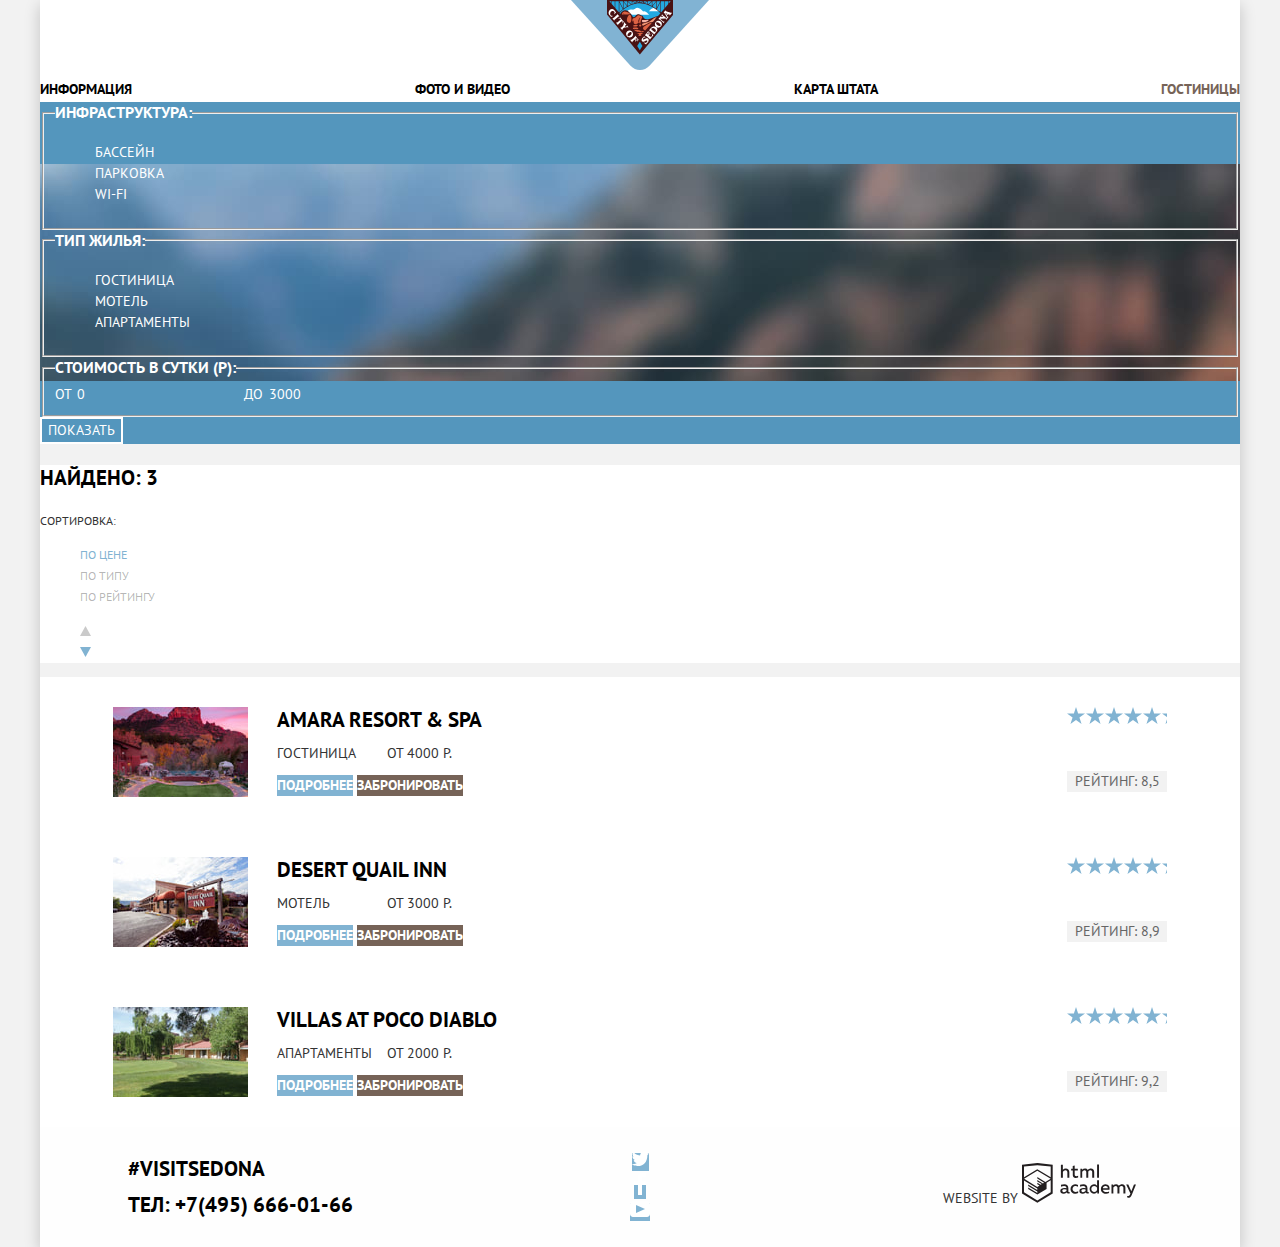
==== hotels.html @ 9ac5fe3c "Внесла правки в основную сетку" ====
<!DOCTYPE html>
<html class="page" lang="ru">
  <head>
    <meta charset="utf-8">
    <title>Гостиницы: Седона</title>
    <link href="css/normalize.css" rel="stylesheet">
    <link href="css/style.css" rel="stylesheet">
  </head>
  <body class="page-body">
    <div class="container">
      <header class="header">
        <nav class="navigation">
          <div class="site-logo">
            <a href="index.html">
              <img src="img/logo-sedona.svg" width="138" height="70" alt="Логотип сайта городка Седона">
            </a>
          </div>
          <ul class="navigation-list">
            <li>
              <a href="">Информация</a>
            </li>
            <li class="navigation-photo">
              <a href="">Фото и видео</a>
            </li>
            <li class="navigation-map">
              <a href="">Карта штата</a>
            </li>
            <li>
              <a>Гостиницы</a>
            </li>
          </ul>
        </nav>
      </header>
      <main>
        <h1 class="visually-hidden">Поиск гостиницы в Седоне</h1> <!--Скрытый заголовок-->
        <section class="hotels-filter">
          <h2 class="visually-hidden">Фильтры для поиска гостиницы</h2> <!--Скрытый заголовок-->
          <form action="https://echo.htmlacademy.ru" method="get">
            <fieldset>
              <legend>Инфраструктура:</legend>
              <ul class="filter-list">
                <li>
                  <input class="visually-hidden" type="checkbox" name="pool" id="pool-field" checked>
                  <label for="pool-field">Бассейн</label>
                </li>
                <li>
                  <input class="visually-hidden" type="checkbox" name="parking" id="parking-field">
                  <label for="parking-field">Парковка</label>
                </li>
                <li>
                  <input class="visually-hidden" type="checkbox" name="wifi" id="wifi-field">
                  <label for="wifi-field">Wi-Fi</label>
                </li>
              </ul>
            </fieldset>
            <fieldset>
              <legend>Тип жилья:</legend>
              <ul class="filter-list">
                <li>
                  <input class="visually-hidden" type="checkbox" name="hotel" id="hotel-field" checked>
                  <label for="hotel-field">Гостиница</label>
                </li>
                <li>
                  <input class="visually-hidden" type="checkbox" name="motel" id="motel-field" checked>
                  <label for="motel-field">Мотель</label>
                </li>
                <li>
                  <input class="visually-hidden" type="checkbox" name="apartments" id="apartments-field" checked>
                  <label for="apartments-field">Апартаменты</label>
                </li>
              </ul>
            </fieldset>
            <fieldset>
              <legend>Стоимость в сутки (Р):</legend>
              <div>
                <label for="min-price-field">От</label>
                <input class="price-input" type="text" name="min-price" id="min-price-field" value="0" pattern="^[ 0-9]+$">
                <label for="max-price-field">До</label>
                <input class="price-input" type="text" name="max-price" id="max-price-field" value="3000" pattern="^[ 0-9]+$">
              </div>
              <div>
                <div tabindex="0">
                  <span class="visually-hidden">Минимальная стоимость</span>
                </div>
                <div tabindex="0">
                  <span class="visually-hidden">Максимальная стоимость</span>
                </div>
              </div>
            </fieldset>
            <button class="filter-button" type="submit">Показать</button>
          </form>
        </section>
        <section class="sorting-section">
          <h2 class="visually-hidden">Сортировка найденных гостиниц</h2> <!--Скрытый заголовок-->
          <p class="hotels-number">Найдено: 3</p>
          <p class="sorting sorting-heading">Сортировка:</p>
          <ul class="sorting-list">
            <li>
              <a class="sorting sorting-item">По цене</a>
            </li>
            <li>
              <a class="sorting sorting-item" href="">По типу</a>
            </li>
            <li>
              <a class="sorting sorting-item" href="">По рейтингу</a>
            </li>
          </ul>
          <ul class="sorting-list">
            <li>
              <a class="sorting-direction-item" href="" aria-label="Сортировка от меньшего к большему">
                <svg width="11" height="10" xmlns="http://www.w3.org/2000/svg"><path d="M5.5 0L0 10h11L5.5 0z"/></svg>
              </a>
            </li>
            <li>
              <a class="sorting-direction-item" aria-label="Сортировка от большего к меньшему">
                <svg width="11" height="10" xmlns="http://www.w3.org/2000/svg"><path d="M5.5 10L0 0h11" /></svg>
              </a>
            </li>
          </ul>
        </section>
        <section class="hotels-found">
          <h2 class="visually-hidden">Список найденных гостиниц</h2> <!--Скрытый заголовок-->
          <ul class="hotels-list">
            <li class="hotel-item">
              <img src="img/amara-resort.jpg" width="135" height="90" alt="Двор гостиницы Amara Resort & Spa">
              <div class="hotel-about-field">
                <h3>
                  <a class="hotel-name" href="">Amara Resort & Spa</a>
                </h3>
                <div class="hotel-info">
                  <p class="hotel-type">Гостиница</p>
                  <p>От 4000 р.</p>
                </div>
                <a class="hotel-button hotel-more-button" href="">Подробнее</a>
                <a class="hotel-button hotel-book-button" href="">Забронировать</a>
              </div>
              <div class="hotel-rating-field">
                <p class="hotel-stars 4-stars">
                  <span class="visually-hidden">4 звезды</span> <!--Через CSS вставим звезды-->
                </p>
                <p class="rating">Рейтинг: 8,5</p>
              </div>
            </li>
            <li class="hotel-item">
              <img src="img/desert-quail.jpg" width="135" height="90" alt="Вид на гостиницу Desert Quail Inn">
              <div class="hotel-about-field">
                <h3>
                  <a class="hotel-name" href="">Desert Quail Inn</a>
                </h3>
                <div class="hotel-info">
                  <p class="hotel-type">Мотель</p>
                  <p>От 3000 р.</p>
                </div>
                <a class="hotel-button hotel-more-button" href="">Подробнее</a>
                <a class="hotel-button hotel-book-button" href="">Забронировать</a>
              </div>
              <div class="hotel-rating-field">
                <p class="hotel-stars 3-stars">
                  <span class="visually-hidden">3 звезды</span> <!--Через CSS вставим звезды-->
                </p>
                <p class="rating">Рейтинг: 8,9</p>
              </div>
            </li>
            <li class="hotel-item">
              <img src="img/villas-diablo.jpg" width="135" height="90" alt="Территория гостиницы Villas at Poco Diablo">
              <div class="hotel-about-field">
                <h3>
                  <a class="hotel-name" href="">Villas at Poco Diablo</a>
                </h3>
                <div class="hotel-info">
                  <p class="hotel-type">Апартаменты</p>
                  <p>От 2000 р.</p>
                </div>
                <a class="hotel-button hotel-more-button" href="">Подробнее</a>
                <a class="hotel-button hotel-book-button" href="">Забронировать</a>
              </div>
              <div class="hotel-rating-field">
                <p class="hotel-stars 2-stars">
                  <span class="visually-hidden">2 звезды</span> <!--Через CSS вставим звезды-->
                </p>
                <p class="rating">Рейтинг: 9,2</p>
              </div>
            </li>
          </ul>
        </section>
      </main>
      <footer class="footer">
        <div class="contacts">
          <p class="contact-text">
            #visitsedona
          </p>
          <p class="contact-tel">
            тел:
            <a href="tel:+74956660166">+7(495) 666-01-66</a>
          </p>
        </div>
        <section class="social">
          <h2 class="visually-hidden">Мы в социальных сетях</h2> <!--Скрытый заголовок-->
          <ul class="social-list">
            <li>
              <a class="social-icon twit-icon" href="" aria-label="Twitter">
                <svg width="17" height="17" fill="none" xmlns="http://www.w3.org/2000/svg"><path d="M10.95 1.144c1.685-.496 2.984.27 3.577 1.18.673-.232 1.331-.482 2.011-.709a2.345 2.345 0 01-.857 1.768c.685.17 1.304-.49 1.304-.49-.169 1-1.006 1.787-1.563 2.023-.231 6.75-3.175 11.217-10.077 11.082h-.446c-.41 0-4.164-.46-4.898-1.887 2.271.196 3.893-.422 4.693-1.177-.96-.3-2.679-.477-2.979-2.95.349.106.564.228 1.19.12C1.705 9.246.374 8.53.448 6.33c.285.328 1.067.536 1.34.472-.703-.24-1.97-3.36-.894-4.952 1.818 1.854 3.735 3.606 7.152 3.773.208-2.293 1.137-3.83 2.904-4.479z" fill="#fff"/></svg>
              </a>
            </li>
            <li>
              <a class="social-icon fb-icon" href="" aria-label="Facebook">
                <svg width="12" height="22" fill="none" xmlns="http://www.w3.org/2000/svg"><path d="M12 4V0H8a4 4 0 00-4 4v4H0v4h4v10h4V12h4V8H8V4h4z" fill="#fff"/></svg>
              </a>
            </li>
            <li>
              <a class="social-icon yt-icon" href="" aria-label="Youtube">
                <svg width="20" height="16" fill="none" xmlns="http://www.w3.org/2000/svg"><path fill-rule="evenodd" clip-rule="evenodd" d="M3 0h14c1.65 0 3 1.35 3 3v10c0 1.65-1.35 3-3 3H3c-1.65 0-3-1.35-3-3V3c0-1.65 1.35-3 3-3zm3.027 4.002v7.996L15.014 8 6.027 4.002z" fill="#fff"/></svg>
              </a>
            </li>
          </ul>
        </section>
        <p class="developer">
          Website by
          <a class="html-logo" href="https://htmlacademy.ru/intensive/htmlcss" aria-label="Перейти на сайт HTML Academy">
            <svg width="115" height="41" xmlns="http://www.w3.org/2000/svg"><path fill-rule="evenodd" clip-rule="evenodd" d="M15.52 1.057h-.17L0 2.72v28.776l15.35 9.343 15.352-9.344V2.72L15.52 1.057zm61.498 1.565h-1.93v13.11h1.93V2.621zm-36.156.01v5.136a3.976 3.976 0 012.849-1.23 3.387 3.387 0 012.614 1.007 3.55 3.55 0 011.015 2.662v5.556h-1.973v-5.297a1.984 1.984 0 00-.41-1.44 1.899 1.899 0 00-1.289-.718h-.316a3.081 3.081 0 00-2.448 1.5v5.955H38.9V2.633h1.963zm36.156 28.852h-1.74v-1.425a4.061 4.061 0 01-3.366 1.662c-2.437-.168-4.33-2.239-4.33-4.736 0-2.498 1.893-4.569 4.33-4.737a3.98 3.98 0 013.165 1.402v-5.33h1.941v13.164zm-29.952-1.425c.197-.008.392-.044.58-.107v1.435c-.398.153-.82.23-1.245.226a1.758 1.758 0 01-1.762-1.079 5.035 5.035 0 01-3.313 1.166c-1.593 0-3.07-.896-3.07-2.752 0-2.298 2.11-3.01 3.914-3.01.77.013 1.537.103 2.29.27v-.324c0-1.079-.802-1.91-2.31-1.91a7.682 7.682 0 00-3.166.69V22.83a10.56 10.56 0 013.365-.593c2.49 0 4.02 1.209 4.02 3.938v3.237a.592.592 0 00.13.429c.096.12.236.194.387.208h.18v.01zM40.27 28.84c.027.389.205.75.495 1.004.289.253.666.378 1.046.345h.116a3.537 3.537 0 002.542-1.079v-1.532a10.039 10.039 0 00-1.91-.227c-1.055 0-2.278.356-2.278 1.49h-.01zm15.752-5.902a5.183 5.183 0 00-2.712-.69h-.369a4.514 4.514 0 00-3.18 1.471 4.722 4.722 0 00-1.23 3.341v.442c.164 2.498 2.273 4.39 4.716 4.23 1.004.024 2-.187 2.912-.615v-1.845a5.185 5.185 0 01-2.564.69 2.885 2.885 0 01-2.657-1.426 3.024 3.024 0 010-3.07 2.884 2.884 0 012.657-1.427c.865-.003 1.71.26 2.427.755v-1.856zM66.15 30.06c.198-.008.393-.045.58-.108v1.435c-.397.153-.82.23-1.244.226a1.758 1.758 0 01-1.762-1.079 5.035 5.035 0 01-3.313 1.166c-1.593 0-3.07-.896-3.07-2.752 0-2.298 2.11-3.01 3.914-3.01.77.013 1.537.103 2.29.27v-.324c0-1.079-.802-1.91-2.311-1.91a7.682 7.682 0 00-3.165.69V22.83c1.084-.379 2.22-.58 3.365-.593 2.49 0 4.02 1.209 4.02 3.938v3.237a.592.592 0 00.129.429c.097.12.237.194.388.208h.18v.01zm-6.296-.212a1.468 1.468 0 01-.498-1.008h.021c0-1.133 1.16-1.489 2.279-1.489.642.015 1.281.09 1.91.227v1.532a3.537 3.537 0 01-2.543 1.079h-.116a1.404 1.404 0 01-1.053-.34zm9.472-2.918c0-1.644 1.304-2.977 2.912-2.977l.021.054c1.214 0 2.314.731 2.806 1.866v2.158a3.015 3.015 0 01-2.827 1.877c-1.608 0-2.912-1.333-2.912-2.978zm14.022-4.682c3.492 0 4.705 2.892 4.135 5.492h-6.562c.222 1.618 1.762 2.276 3.366 2.276a6.326 6.326 0 002.785-.636v1.726c-1 .436-2.08.646-3.165.615-2.67 0-5.012-1.532-5.012-4.769a4.572 4.572 0 011.145-3.268 4.37 4.37 0 013.076-1.469h.232v.033zm-2.48 3.927c.101-1.351 1.253-2.365 2.575-2.265h.042c.62-.057 1.234.17 1.675.62.442.449.666 1.075.614 1.71H80.87v-.065zm8.62 5.287v-8.966h1.74v1.079a3.983 3.983 0 012.934-1.37 3.001 3.001 0 012.785 1.51c.793-.881 1.9-1.399 3.07-1.435a3.192 3.192 0 012.489 1.01c.647.69.971 1.631.887 2.583v5.61h-2.004v-5.556a1.74 1.74 0 00-.366-1.262 1.665 1.665 0 00-1.132-.626h-.275a2.936 2.936 0 00-2.184 1.208v6.237H95.43v-5.557a1.742 1.742 0 00-.38-1.266 1.666 1.666 0 00-1.15-.611h-.21a3.153 3.153 0 00-2.333 1.392v6.074h-1.825l-.042-.054zm24.488-8.988h-2.005l-2.648 6.798-3.018-6.787h-2.11l4.221 9.063-.18.454c-.517 1.36-1.234 2.05-2.184 2.05a2.96 2.96 0 01-.897-.13v1.694c.38.096.77.147 1.161.151 1.329 0 2.585-.744 3.534-3.086l4.126-10.206zM52.689 6.787V3.55l-1.962.464v2.719h-1.583V8.49h1.646v4.5c-.067.826.234 1.64.82 2.213a2.653 2.653 0 002.197.743c.793.007 1.58-.121 2.332-.378v-1.726a4.647 4.647 0 01-1.783.356c-1.14 0-1.667-.389-1.667-1.575V8.513h3.165V6.787H52.69zm5.697 8.966V6.754h1.752v1.08a3.983 3.983 0 012.922-1.382 2.998 2.998 0 012.743 1.435c.793-.882 1.9-1.4 3.07-1.435.94-.037 1.85.347 2.491 1.052.64.704.949 1.66.843 2.617v5.62h-2.004v-5.556a1.743 1.743 0 00-.366-1.262 1.668 1.668 0 00-1.132-.626h-.243a2.937 2.937 0 00-2.184 1.209v6.236h-2.005v-5.557a1.742 1.742 0 00-.365-1.262 1.667 1.667 0 00-1.133-.626h-.242A3.153 3.153 0 0060.2 9.69v6.074h-1.815v-.01zm-29.689 14.55l.01-.006-.01.021v-.015zm0-11.983v11.983l-13.346 8.13-13.346-8.115V18.515l13.283 8.092v1.424l-9.105-5.503v1.414l9.157 5.621v1.5l-9.147-5.567v1.456l9.158 5.621 9.232-5.653v-6.107l4.114-2.492zm.01-1.542l-3.67 2.158-1.689 1.079-8.04-4.931v1.413l6.848 4.23-.148.097-1.055.582-5.665-3.452v1.445l4.473 2.72-1.055.722-3.376-2.05v1.414l2.215 1.338-2.247 1.36L2.11 16.863 15.31 8.729l13.399 8.049zm-13.42-9.506l13.42 8.081V4.563L15.362 3.13 2.015 4.564v10.79l13.273-8.082z"/></svg>
          </a>         
        </p>
      </footer>
    </div>
  </body>
</html>
---- css/style.css ----
/* Site fonts */

@font-face {
  font-family: "PT Sans";
  src: url("../fonts/ptsans_new.woff2") format("woff2"), /* Обновила шрифты, потому что знак № в преимуществах Седоны со старыми шрифтами неверно показывался */
       url("../fonts/ptsans_new.woff") format("woff");
  font-weight: normal;
  font-style: normal;
}

@font-face {
  font-family: "PT Sans";
  src: url("../fonts/ptsansbold_new.woff2") format("woff2"), /* Обновила шрифты, потому что знак № в преимуществах Седоны со старыми шрифтами неверно показывался */
       url("../fonts/ptsansbold_new.woff") format("woff");
  font-weight: bold;
  font-style: normal;
}

/* Site colors */

:root {
  --white: #FFFFFF;
  --black: #000000;
  --light-black: #333333;
  --dark-white: #EEEEEE;
  --grey: #CACACA;
  --dark-grey: #A9A9A9;
  --light-beige: #F2F2F2;
  --beige: #EBEBEB;
  --dark-beige: #BDBBBC;
  --grey-beige: #E5E5E5;
  --light-brown: #766357;
  --brown: #604E43;
  --dark-brown: #503E33;
  --light-blue: #81B3D2;
  --blue: #669EC0;
  --dark-blue: #5496BD;
  --light-asphalt: #6A6A6A;
  --asphalt: #666666;
  --dark-asphalt: #231F20;
  --transparent-white: rgba(255, 255, 255, 0.9);
  --super-transparent-white: rgba(255, 255, 255, 0.3);
  --site-transparent-black: rgba(0, 1, 1, 0.2);
  --form-transparent-black: rgba(0, 1, 1, 0.15);
  --sorting-transparent-black: rgba(0, 0, 0, 0.3);
}

/* Global styles */

body {
  min-width: 1200px;
  margin: 0;
  padding: 0;
  font-family: "PT Sans", "Arial", sans-serif;
  font-size: 14px;
  line-height: 21px;
  color: var(--light-black);
  text-transform: uppercase;
  background-color: var(--light-beige);
}

a {
  text-decoration: none;
}

img {
  max-width: 100%;
  height: auto;
}

.visually-hidden {
  position: absolute;
  width: 1px;
  height: 1px;
  margin: -1px;
  border: 0;
  padding: 0;
  clip: rect(0 0 0 0);
  overflow: hidden;
}

/* Main grid */

.page {
  height: 100%;
}

.page-body {
  min-height: 100%;
  display: grid;
  grid-template-rows: min-content 1fr min-content;
  align-content: start;
}

.container {
  width: 1200px;
  margin: 0 auto;
  box-shadow: 0px 5px 15px var(--site-transparent-black);
}
/* Перенесла box-shadow на контейнеры, т.к. при задавании для отдельной секции тень появлялась вокруг всей этой секции, а мне это не надо :) */

/* Header */

.header {
  background-color: var(--white);
}

.site-logo {
  text-align: center;
}

.site-logo img {
  width: 138px;
  height: 70px;
}

/* Navigation */

.navigation-list {
  list-style: none;
  padding: 0;
  margin: 0;
  display: flex;
  justify-content: space-between;
  flex-wrap: wrap;
}

.navigation-list a {
  color: var(--black);
  line-height: 26px;
  font-weight: bold;
}

.navigation-list a:not([href]) {
  cursor: default;
  color: var(--light-brown);
}

.navigation-list a[href]:hover, .navigation-list a[href]:focus {
  color: var(--light-blue);
}

.navigation-list a[href]:active {
  color: var(--black);
  opacity: 0.3;
}

/* Intro to Sedona with background on main*/

.site-intro {
  background-color: var(--dark-blue);
  background-image: 
    url("../img/mask.svg"),
    url("../img/background.jpg");
  background-repeat: no-repeat;
  background-position: center bottom;
  text-align: center;
  min-height: 509px;
}

.site-intro img {
  width: 457px;
  height: 351px;
}

/* About town section */

.about-town {
  background-color: var(--white);
  text-align: center;
  padding: 40px;
}

.about-sedona {
  color: var(--black);
  font-weight: bold;
  font-size: 21px;
  line-height: 26px;
  margin: 0;
  margin-bottom: 50px;
}

.reasons-intro {
  line-height: 26px;
  margin: 0;
}

/* Benefits of Sedona */

.reasons-list {
  text-align: center;
  list-style: none;
}

.reasons-list h3 {
  font-weight: bold;
  font-size: 21px;
}

.top-reason-description {
  color: var(--white);
  background-color: var(--light-blue);
}

.other-reason {
  background-color: var(--dark-white);
}

.other-reason h3 {
  color: var(--black);
}

.first-reason-list {
  list-style: none;
  background-color: var(--white);
}

.first-reason-list h4 {
  color: var(--black);
  font-weight: bold;
  font-size: 21px;
}

.first-reason-item {
  background-repeat: no-repeat;
  background-position: center;
}

.reason-house {
  background-image: url("../img/icon-house.svg");
}

.reason-food {
  background-image: url("../img/icon-food.svg");
}

.reason-souvenirs {
  background-image: url("../img/icon-souvenirs.svg");
}

/* Booking section */

.booking {
  text-align: center;
  background-color: var(--white);
  padding-top: 58px;
}

.booking h2 {
  color: var(--black);
  font-weight: bold;
  font-size: 30px;
  line-height: 24px;
  margin: 0;
  margin-bottom: 40px;
}

.booking p {
  line-height: 24px;
  margin: 0;
}

.booking-button {
  text-align: center;
  vertical-align: middle;
  font: inherit;
  text-transform: uppercase;
  color: var(--white);
  font-weight: bold;
  font-size: 21px;
  line-height: 26px;
  border: none;
  cursor: pointer;
}

.head-booking-button {
  background-color: var(--light-brown);
  margin-top: 50px;
}

.head-booking-button:hover, .head-booking-button:focus {
  background-color: var(--brown);
}

.head-booking-button:active {
  background-color: var(--dark-brown);
  color: var(--super-transparent-white);
}

/* Booking form */

.booking-form {
  background-color: var(--white);
  box-shadow: 0px 7px 15px var(--form-transparent-black);
  width: 568px;
  margin: 0 auto;
  padding: 55px;
  box-sizing: border-box;
}

.booking-form label {
  font-weight: bold;
  line-height: 26px;
  color: var(--black);
}

.booking-form input {
  font: inherit;
  background-color: var(--light-beige);
  border: none;
  font-weight: bold;
  text-transform: uppercase;
  color: var(--black);
}

.booking-form input:hover {
  background-color: var(--beige);
}

.booking-form input:focus {
  background-color: var(--white);
  border: 2px solid var(--grey-beige);
  outline: none;
}

input[name="adults-number"], input[name="children-number"] {
  text-align: center;
}

.booking-form input::-webkit-input-placeholder {
  color: var(--black);
}

.booking-form input::-moz-placeholder {
  color: var(--black);
}

/* Booking form - buttons */

.form-button {
  border: none;
  cursor: pointer;
}

.calendar-icon svg {
  fill: var(--dark-grey);
}

.calendar-icon:hover svg, .calendar-icon:focus svg {
  fill: var(--black);
}

.calendar-icon:active svg {
  fill: var(--light-blue);
}

.count-icon {
  font-weight: bold;
  font-size: 20px;
  color: var(--dark-grey);
}

.count-icon:hover, .count-icon:focus {
  color: var(--black);
}

.count-icon:active {
  color: var(--light-blue);
}

.search-booking-button {
  background-color: var(--light-blue);
  margin-top: 54px;
}

.search-booking-button:hover, .search-booking-button:focus {
  background-color: var(--blue);
}

.search-booking-button:active {
  background-color: var(--dark-blue);
  color: var(--super-transparent-white);
}

/* Map */

.map {
  text-align: center;
}

/* Footer */
.footer {
  background-color: var(--transparent-white);
  text-align: center;
  display: grid;
  grid-template-columns: 1fr 1fr 1fr;
  min-height: 120px;
  justify-items: center;
  align-items: center;
}

/* Footer - Contacts */

.contacts {
  font-weight: bold;
  font-size: 21px;
  line-height: 26px;
  color: var(--black);
  text-align: left;
}

.contacts p {
  margin: 0;
  padding: 0;
}

.contacts .contact-text {
  margin-bottom: 10px;
}

.contacts a {
  color: var(--black);
}

.contacts a:hover, .contacts a:focus {
  color: var(--light-blue);
}

.contacts a:active {
  color: var(--black);
  opacity: 0.3;
}

/* Footer - Social networks */

.social-list {
  list-style: none;
  margin: 0;
  padding: 0;
}

.social-icon {
  background-color: var(--light-blue);
}

.social-icon:hover, .social-icon:focus {
  background-color: var(--blue);
}

.social-icon:active {
  background-color: var(--dark-blue);
}

.social-icon:active svg {
  opacity: 0.3;
}

/* Footer - developer section */

.developer {
  line-height: 26px;
  margin: 0;
}

.html-logo svg {
  fill: var(--dark-asphalt);
}

.html-logo:hover svg, .html-logo:focus svg {
  fill: var(--light-blue);
}

.html-logo:active svg {
  fill: var(--dark-beige);
}


/* Hotels page */

/* Hotels filter */

.hotels-filter {
  background-color: var(--dark-blue);
  background-image: url(../img/filter-background.jpg);
  background-repeat: no-repeat;
  background-position: center;
  color: var(--white);
}

.hotels-filter legend {
  font-weight: bold;
  font-size: 16px;
}

.filter-list {
  list-style: none;
}

.price-input {
  font: inherit;
  color: var(--white);
  background-color: transparent;
  border: none;
}

.filter-button {
  font: inherit;
  text-transform: uppercase;
  color: var(--white);
  background-color: transparent;
  border: 2px solid var(--white);
  cursor: pointer;
  text-align: center;
  vertical-align: middle;
}

.filter-button:hover, .filter-button:focus {
  color: var(--black);
  background-color: var(--white);
}

.filter-button:active {
  color: var(--light-asphalt);
  background-color: var(--white);
}

/* Sorting section */

.sorting-section {
  background-color: var(--white);
}

.hotels-number {
  color: var(--black);
  font-weight: bold;
  font-size: 21px;
  line-height: 26px;
}

.sorting {
  font-size: 12px;
  line-height: 18px;
}

.sorting-list {
  list-style: none;
}

/* Sorting buttons */

.sorting-item:not([href]) {
  color: var(--light-blue);
  cursor: default;
}

.sorting-item {
  cursor: pointer;
  color: var(--sorting-transparent-black);
}
/* Нижнюю рамку сделаю позже */

.sorting-item[href]:hover, .sorting-item[href]:focus {
  color: var(--light-blue);
}
/* Нижнюю рамку сделаю позже */

.sorting-item[href]:active {
  color: var(--black);
}

.sorting-direction-item:not([href]) svg {
  fill: var(--light-blue);
}

.sorting-direction-item[href] svg {
  fill: var(--grey);
}

.sorting-direction-item[href]:hover svg, .sorting-direction-item[href]:focus svg {
  fill: var(--black);
}

.sorting-direction-item[href]:active svg {
  fill: var(--light-blue);
}

/* Hotels list */

.hotels-found {
  background-color: var(--white);
}

.hotels-list {
  list-style: none;
  margin: 0;
  padding: 0;
  padding-left: 43px; 
  padding-right: 43px; 
}

.hotel-item {
  padding: 30px;
  display: flex;
  justify-content: space-between;
}

.hotel-item img {
  width: 135px;
  height: 90px;
  padding-right: 29px;
}

.hotel-about-field {
  flex-grow: 1;
}

.hotel-item h3 {
  font-weight: bold;
  font-size: 21px;
  line-height: 26px;
  margin: 0px;
  margin-bottom: 10px;
}

.hotel-name {
  color: var(--black);
}

.hotel-name:hover, .hotel-name:focus {
  color: var(--light-blue);
}

.hotel-name:active {
  color: var(--black);
  opacity: 0.3;
}

.hotel-item p {
  margin: 0;
}

.hotel-info {
  display: flex;
  margin-bottom: 10px;
}

.hotel-type {
  min-width: 110px;
}

.hotel-item .hotel-stars {
  background-image: url("../img/icon-star.svg");
  background-repeat: repeat-x;
  width: 100px;
  height: 17px;
  margin-bottom: 47px;
}
/* Потом через размеры настрою показ 4 звезд, 3 звезд, 2 звезд. Пока width и height сделала для того, чтобы было видно */

.rating {
  color: var(--asphalt);
  text-align: center;
  background-color: var(--light-beige);
}

/* Hotels buttons */

.hotel-button {
  color: var(--white);
  font-weight: bold;
  text-align: center;
  vertical-align: middle;
  display: inline-block;
}

.hotel-more-button {
  background-color: var(--light-blue);
}

.hotel-more-button:hover, .hotel-more-button:focus {
  background-color: var(--blue);
}

.hotel-more-button:active {
  background-color: var(--dark-blue);
  color: var(--super-transparent-white);
}

.hotel-book-button {
  background-color: var(--light-brown);
}

.hotel-book-button:hover, .hotel-book-button:focus {
  background-color: var(--brown);
}

.hotel-book-button:active {
  background-color: var(--dark-brown);
  color: var(--super-transparent-white);
}
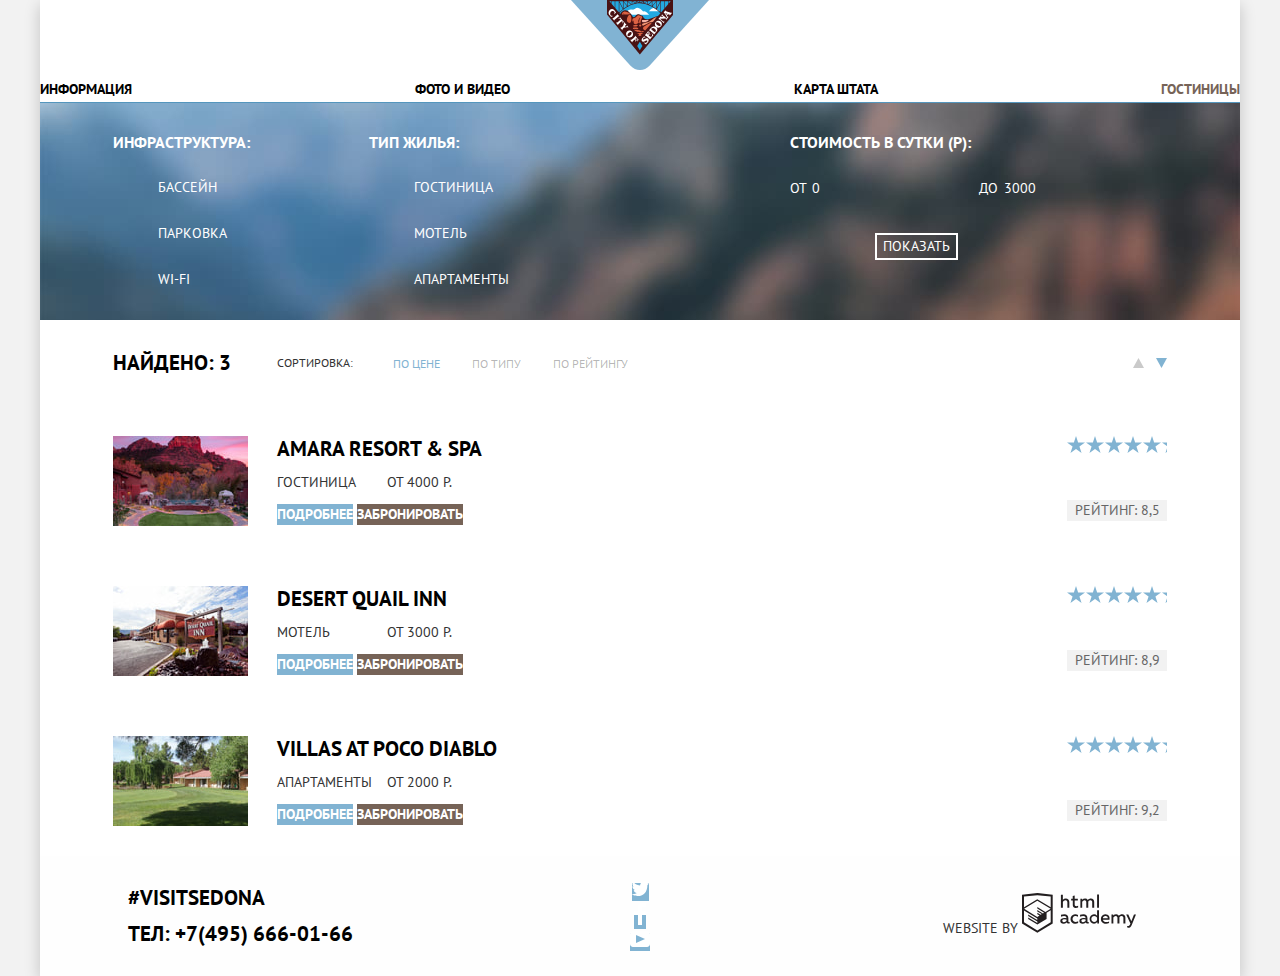
==== commit 585f3852: "Завершила базовую сетку" ====
--- a/hotels.html
+++ b/hotels.html
@@ -35,8 +35,8 @@
         <h1 class="visually-hidden">Поиск гостиницы в Седоне</h1> <!--Скрытый заголовок-->
         <section class="hotels-filter">
           <h2 class="visually-hidden">Фильтры для поиска гостиницы</h2> <!--Скрытый заголовок-->
-          <form action="https://echo.htmlacademy.ru" method="get">
-            <fieldset>
+          <form class="hotels-filter-form" action="https://echo.htmlacademy.ru" method="get">
+            <fieldset class="filter-fieldset">
               <legend>Инфраструктура:</legend>
               <ul class="filter-list">
                 <li>
@@ -53,7 +53,7 @@
                 </li>
               </ul>
             </fieldset>
-            <fieldset>
+            <fieldset class="filter-fieldset">
               <legend>Тип жилья:</legend>
               <ul class="filter-list">
                 <li>
@@ -70,24 +70,26 @@
                 </li>
               </ul>
             </fieldset>
-            <fieldset>
-              <legend>Стоимость в сутки (Р):</legend>
-              <div>
-                <label for="min-price-field">От</label>
-                <input class="price-input" type="text" name="min-price" id="min-price-field" value="0" pattern="^[ 0-9]+$">
-                <label for="max-price-field">До</label>
-                <input class="price-input" type="text" name="max-price" id="max-price-field" value="3000" pattern="^[ 0-9]+$">
-              </div>
-              <div>
-                <div tabindex="0">
-                  <span class="visually-hidden">Минимальная стоимость</span>
-                </div>
-                <div tabindex="0">
-                  <span class="visually-hidden">Максимальная стоимость</span>
-                </div>
-              </div>
-            </fieldset>
-            <button class="filter-button" type="submit">Показать</button>
+            <div class="price-fieldset">
+              <fieldset>
+                <legend>Стоимость в сутки (Р):</legend>
+                <div>
+                  <label for="min-price-field">От</label>
+                  <input class="price-input" type="text" name="min-price" id="min-price-field" value="0" pattern="^[ 0-9]+$">
+                  <label for="max-price-field">До</label>
+                  <input class="price-input" type="text" name="max-price" id="max-price-field" value="3000" pattern="^[ 0-9]+$">
+                </div>
+                <div>
+                  <div tabindex="0">
+                    <span class="visually-hidden">Минимальная стоимость</span>
+                  </div>
+                  <div tabindex="0">
+                    <span class="visually-hidden">Максимальная стоимость</span>
+                  </div>
+                </div>
+              </fieldset>
+              <button class="filter-button" type="submit">Показать</button>
+            </div>
           </form>
         </section>
         <section class="sorting-section">
@@ -105,14 +107,14 @@
               <a class="sorting sorting-item" href="">По рейтингу</a>
             </li>
           </ul>
-          <ul class="sorting-list">
-            <li>
-              <a class="sorting-direction-item" href="" aria-label="Сортировка от меньшего к большему">
+          <ul class="sorting-list sorting-direction-list">
+            <li>
+              <a class="sorting-direction-item sorting-to-top" href="" aria-label="Сортировка от меньшего к большему">
                 <svg width="11" height="10" xmlns="http://www.w3.org/2000/svg"><path d="M5.5 0L0 10h11L5.5 0z"/></svg>
               </a>
             </li>
             <li>
-              <a class="sorting-direction-item" aria-label="Сортировка от большего к меньшему">
+              <a class="sorting-direction-item sorting-to-bottom" aria-label="Сортировка от большего к меньшему">
                 <svg width="11" height="10" xmlns="http://www.w3.org/2000/svg"><path d="M5.5 10L0 0h11" /></svg>
               </a>
             </li>
--- a/css/style.css
+++ b/css/style.css
@@ -190,20 +190,57 @@
 .reasons-list {
   text-align: center;
   list-style: none;
+  margin: 0;
+  padding: 0;
+  display: flex;
+  justify-content: space-between;
+  flex-wrap: wrap;
 }
 
 .reasons-list h3 {
+  margin: 0;
+  margin-bottom: 25px;
   font-weight: bold;
   font-size: 21px;
+}
+
+.reasons-list p {
+  margin: 0;
+}
+
+.reasons-list .reason-number {
+  margin-bottom: 25px;
+}
+
+.first-reason {
+  display: flex;
+  flex-wrap: wrap;
+}
+
+.top-reason {
+  display: flex;
 }
 
 .top-reason-description {
   color: var(--white);
   background-color: var(--light-blue);
+  padding: 50px;
+}
+
+.second-reason-description {
+  order: 1;
+}
+
+.top-reason-description img {
+  width: 800px;
+  height: 256px;
 }
 
 .other-reason {
   background-color: var(--dark-white);
+  padding: 40px 80px;
+  width: 400px;
+  box-sizing: border-box;
 }
 
 .other-reason h3 {
@@ -213,17 +250,26 @@
 .first-reason-list {
   list-style: none;
   background-color: var(--white);
+  margin: 0;
+  padding: 0;
+  display: flex;
 }
 
 .first-reason-list h4 {
   color: var(--black);
   font-weight: bold;
   font-size: 21px;
+  margin: 0;
+  margin-bottom: 25px;
 }
 
 .first-reason-item {
   background-repeat: no-repeat;
-  background-position: center;
+  background-position: center 60px;
+  width: 400px;
+  box-sizing: border-box;
+  padding: 60px;
+  padding-top: 160px;
 }
 
 .reason-house {
@@ -386,6 +432,12 @@
 
 .map {
   text-align: center;
+  min-height: 594px;
+}
+
+.map img {
+  width: 1200px;
+  height: 594px;
 }
 
 /* Footer */
@@ -487,13 +539,47 @@
   color: var(--white);
 }
 
+.hotels-filter-form {
+  display: flex;
+  padding: 30px 73px;
+}
+
+.hotels-filter-form fieldset {
+  border: none;
+  margin: 0;
+  padding: 0;
+}
+
+.hotels-filter-form .filter-fieldset {
+  margin-right: 119px;
+}
+
+.hotels-filter-form .price-fieldset {
+  margin-left: auto;
+}
+
+
+
 .hotels-filter legend {
   font-weight: bold;
   font-size: 16px;
+  margin-bottom: 24px;
 }
 
 .filter-list {
   list-style: none;
+  margin: 0;
+  padding: 0;
+}
+
+.filter-list li {
+  margin-bottom: 25px;
+  padding-left: 45px;
+}
+/* Padding поставила для того, чтобы потом иконку чекбокса вставить */
+
+.filter-list li:last-of-type {
+  margin-bottom: 0;
 }
 
 .price-input {
@@ -512,6 +598,8 @@
   cursor: pointer;
   text-align: center;
   vertical-align: middle;
+  margin-top: 33px;
+  margin-left: 85px;
 }
 
 .filter-button:hover, .filter-button:focus {
@@ -528,6 +616,9 @@
 
 .sorting-section {
   background-color: var(--white);
+  display: flex;
+  align-items: center;
+  padding: 30px 73px;
 }
 
 .hotels-number {
@@ -535,6 +626,8 @@
   font-weight: bold;
   font-size: 21px;
   line-height: 26px;
+  margin: 0;
+  margin-right: 46px;
 }
 
 .sorting {
@@ -542,8 +635,20 @@
   line-height: 18px;
 }
 
+.sorting-heading {
+  margin: 0;
+  margin-right: 40px;
+}
+
 .sorting-list {
   list-style: none;
+  margin: 0;
+  padding: 0;
+  display: flex;
+}
+
+.sorting-direction-list {
+  margin-left: auto;
 }
 
 /* Sorting buttons */
@@ -556,6 +661,7 @@
 .sorting-item {
   cursor: pointer;
   color: var(--sorting-transparent-black);
+  margin-right: 32px;
 }
 /* Нижнюю рамку сделаю позже */
 
@@ -582,6 +688,10 @@
 
 .sorting-direction-item[href]:active svg {
   fill: var(--light-blue);
+}
+
+.sorting-to-top {
+  margin-right: 12px;
 }
 
 /* Hotels list */
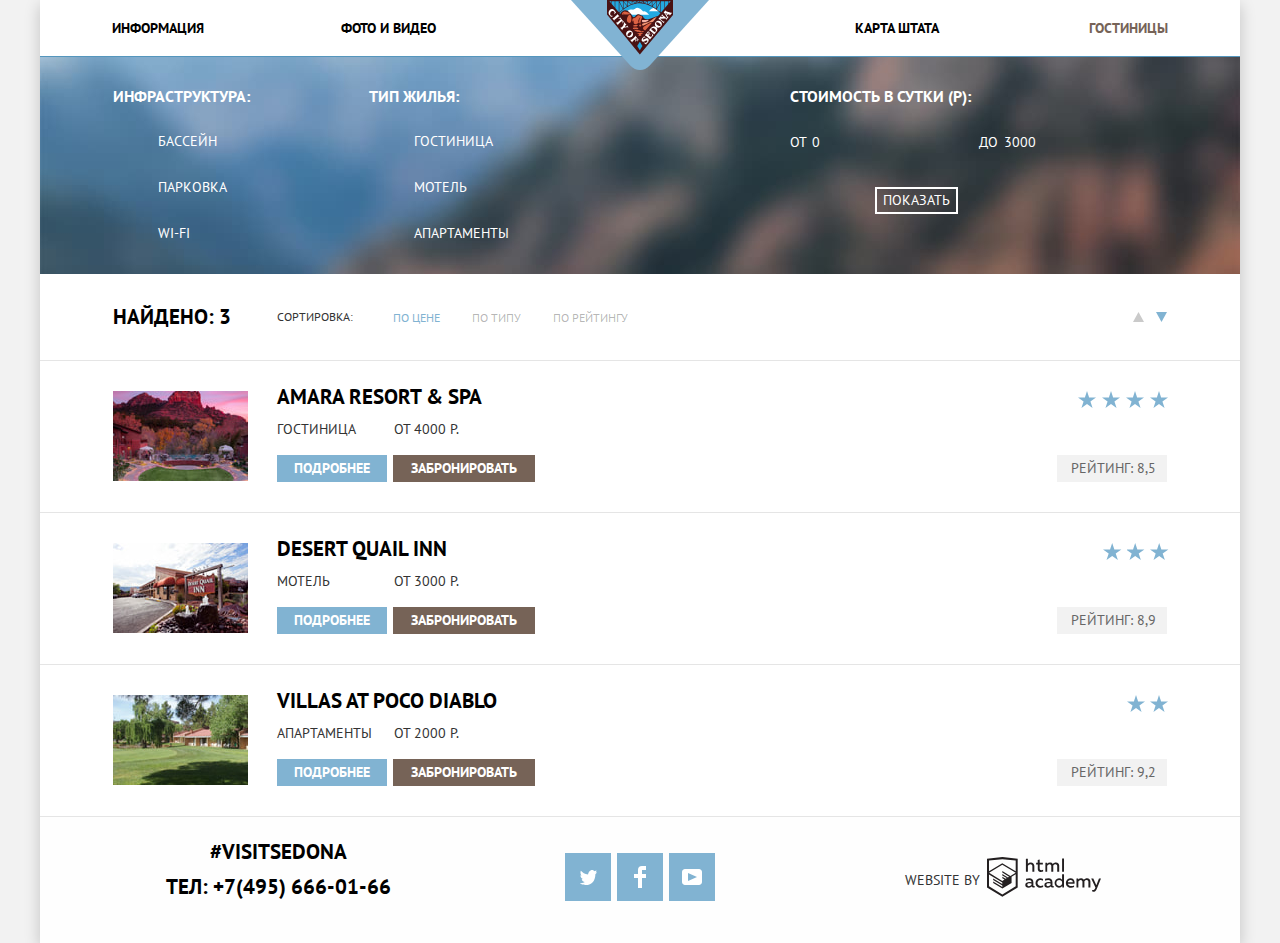
==== commit 84d2fa31: "Начала оформление декоративных элементов и подгонку под макет" ====
--- a/hotels.html
+++ b/hotels.html
@@ -16,16 +16,16 @@
             </a>
           </div>
           <ul class="navigation-list">
-            <li>
+            <li class="nav-item">
               <a href="">Информация</a>
             </li>
-            <li class="navigation-photo">
+            <li class="nav-item nav-photo-item">
               <a href="">Фото и видео</a>
             </li>
-            <li class="navigation-map">
+            <li class="nav-item nav-map-item">
               <a href="">Карта штата</a>
             </li>
-            <li>
+            <li class="nav-item">
               <a>Гостиницы</a>
             </li>
           </ul>
@@ -137,7 +137,7 @@
                 <a class="hotel-button hotel-book-button" href="">Забронировать</a>
               </div>
               <div class="hotel-rating-field">
-                <p class="hotel-stars 4-stars">
+                <p class="hotel-stars four-stars">
                   <span class="visually-hidden">4 звезды</span> <!--Через CSS вставим звезды-->
                 </p>
                 <p class="rating">Рейтинг: 8,5</p>
@@ -157,7 +157,7 @@
                 <a class="hotel-button hotel-book-button" href="">Забронировать</a>
               </div>
               <div class="hotel-rating-field">
-                <p class="hotel-stars 3-stars">
+                <p class="hotel-stars three-stars">
                   <span class="visually-hidden">3 звезды</span> <!--Через CSS вставим звезды-->
                 </p>
                 <p class="rating">Рейтинг: 8,9</p>
@@ -177,7 +177,7 @@
                 <a class="hotel-button hotel-book-button" href="">Забронировать</a>
               </div>
               <div class="hotel-rating-field">
-                <p class="hotel-stars 2-stars">
+                <p class="hotel-stars two-stars">
                   <span class="visually-hidden">2 звезды</span> <!--Через CSS вставим звезды-->
                 </p>
                 <p class="rating">Рейтинг: 9,2</p>
@@ -186,7 +186,7 @@
           </ul>
         </section>
       </main>
-      <footer class="footer">
+      <footer class="footer footer-hotels">
         <div class="contacts">
           <p class="contact-text">
             #visitsedona
@@ -217,7 +217,7 @@
           </ul>
         </section>
         <p class="developer">
-          Website by
+          <span class="developer-text">Website by</span>
           <a class="html-logo" href="https://htmlacademy.ru/intensive/htmlcss" aria-label="Перейти на сайт HTML Academy">
             <svg width="115" height="41" xmlns="http://www.w3.org/2000/svg"><path fill-rule="evenodd" clip-rule="evenodd" d="M15.52 1.057h-.17L0 2.72v28.776l15.35 9.343 15.352-9.344V2.72L15.52 1.057zm61.498 1.565h-1.93v13.11h1.93V2.621zm-36.156.01v5.136a3.976 3.976 0 012.849-1.23 3.387 3.387 0 012.614 1.007 3.55 3.55 0 011.015 2.662v5.556h-1.973v-5.297a1.984 1.984 0 00-.41-1.44 1.899 1.899 0 00-1.289-.718h-.316a3.081 3.081 0 00-2.448 1.5v5.955H38.9V2.633h1.963zm36.156 28.852h-1.74v-1.425a4.061 4.061 0 01-3.366 1.662c-2.437-.168-4.33-2.239-4.33-4.736 0-2.498 1.893-4.569 4.33-4.737a3.98 3.98 0 013.165 1.402v-5.33h1.941v13.164zm-29.952-1.425c.197-.008.392-.044.58-.107v1.435c-.398.153-.82.23-1.245.226a1.758 1.758 0 01-1.762-1.079 5.035 5.035 0 01-3.313 1.166c-1.593 0-3.07-.896-3.07-2.752 0-2.298 2.11-3.01 3.914-3.01.77.013 1.537.103 2.29.27v-.324c0-1.079-.802-1.91-2.31-1.91a7.682 7.682 0 00-3.166.69V22.83a10.56 10.56 0 013.365-.593c2.49 0 4.02 1.209 4.02 3.938v3.237a.592.592 0 00.13.429c.096.12.236.194.387.208h.18v.01zM40.27 28.84c.027.389.205.75.495 1.004.289.253.666.378 1.046.345h.116a3.537 3.537 0 002.542-1.079v-1.532a10.039 10.039 0 00-1.91-.227c-1.055 0-2.278.356-2.278 1.49h-.01zm15.752-5.902a5.183 5.183 0 00-2.712-.69h-.369a4.514 4.514 0 00-3.18 1.471 4.722 4.722 0 00-1.23 3.341v.442c.164 2.498 2.273 4.39 4.716 4.23 1.004.024 2-.187 2.912-.615v-1.845a5.185 5.185 0 01-2.564.69 2.885 2.885 0 01-2.657-1.426 3.024 3.024 0 010-3.07 2.884 2.884 0 012.657-1.427c.865-.003 1.71.26 2.427.755v-1.856zM66.15 30.06c.198-.008.393-.045.58-.108v1.435c-.397.153-.82.23-1.244.226a1.758 1.758 0 01-1.762-1.079 5.035 5.035 0 01-3.313 1.166c-1.593 0-3.07-.896-3.07-2.752 0-2.298 2.11-3.01 3.914-3.01.77.013 1.537.103 2.29.27v-.324c0-1.079-.802-1.91-2.311-1.91a7.682 7.682 0 00-3.165.69V22.83c1.084-.379 2.22-.58 3.365-.593 2.49 0 4.02 1.209 4.02 3.938v3.237a.592.592 0 00.129.429c.097.12.237.194.388.208h.18v.01zm-6.296-.212a1.468 1.468 0 01-.498-1.008h.021c0-1.133 1.16-1.489 2.279-1.489.642.015 1.281.09 1.91.227v1.532a3.537 3.537 0 01-2.543 1.079h-.116a1.404 1.404 0 01-1.053-.34zm9.472-2.918c0-1.644 1.304-2.977 2.912-2.977l.021.054c1.214 0 2.314.731 2.806 1.866v2.158a3.015 3.015 0 01-2.827 1.877c-1.608 0-2.912-1.333-2.912-2.978zm14.022-4.682c3.492 0 4.705 2.892 4.135 5.492h-6.562c.222 1.618 1.762 2.276 3.366 2.276a6.326 6.326 0 002.785-.636v1.726c-1 .436-2.08.646-3.165.615-2.67 0-5.012-1.532-5.012-4.769a4.572 4.572 0 011.145-3.268 4.37 4.37 0 013.076-1.469h.232v.033zm-2.48 3.927c.101-1.351 1.253-2.365 2.575-2.265h.042c.62-.057 1.234.17 1.675.62.442.449.666 1.075.614 1.71H80.87v-.065zm8.62 5.287v-8.966h1.74v1.079a3.983 3.983 0 012.934-1.37 3.001 3.001 0 012.785 1.51c.793-.881 1.9-1.399 3.07-1.435a3.192 3.192 0 012.489 1.01c.647.69.971 1.631.887 2.583v5.61h-2.004v-5.556a1.74 1.74 0 00-.366-1.262 1.665 1.665 0 00-1.132-.626h-.275a2.936 2.936 0 00-2.184 1.208v6.237H95.43v-5.557a1.742 1.742 0 00-.38-1.266 1.666 1.666 0 00-1.15-.611h-.21a3.153 3.153 0 00-2.333 1.392v6.074h-1.825l-.042-.054zm24.488-8.988h-2.005l-2.648 6.798-3.018-6.787h-2.11l4.221 9.063-.18.454c-.517 1.36-1.234 2.05-2.184 2.05a2.96 2.96 0 01-.897-.13v1.694c.38.096.77.147 1.161.151 1.329 0 2.585-.744 3.534-3.086l4.126-10.206zM52.689 6.787V3.55l-1.962.464v2.719h-1.583V8.49h1.646v4.5c-.067.826.234 1.64.82 2.213a2.653 2.653 0 002.197.743c.793.007 1.58-.121 2.332-.378v-1.726a4.647 4.647 0 01-1.783.356c-1.14 0-1.667-.389-1.667-1.575V8.513h3.165V6.787H52.69zm5.697 8.966V6.754h1.752v1.08a3.983 3.983 0 012.922-1.382 2.998 2.998 0 012.743 1.435c.793-.882 1.9-1.4 3.07-1.435.94-.037 1.85.347 2.491 1.052.64.704.949 1.66.843 2.617v5.62h-2.004v-5.556a1.743 1.743 0 00-.366-1.262 1.668 1.668 0 00-1.132-.626h-.243a2.937 2.937 0 00-2.184 1.209v6.236h-2.005v-5.557a1.742 1.742 0 00-.365-1.262 1.667 1.667 0 00-1.133-.626h-.242A3.153 3.153 0 0060.2 9.69v6.074h-1.815v-.01zm-29.689 14.55l.01-.006-.01.021v-.015zm0-11.983v11.983l-13.346 8.13-13.346-8.115V18.515l13.283 8.092v1.424l-9.105-5.503v1.414l9.157 5.621v1.5l-9.147-5.567v1.456l9.158 5.621 9.232-5.653v-6.107l4.114-2.492zm.01-1.542l-3.67 2.158-1.689 1.079-8.04-4.931v1.413l6.848 4.23-.148.097-1.055.582-5.665-3.452v1.445l4.473 2.72-1.055.722-3.376-2.05v1.414l2.215 1.338-2.247 1.36L2.11 16.863 15.31 8.729l13.399 8.049zm-13.42-9.506l13.42 8.081V4.563L15.362 3.13 2.015 4.564v10.79l13.273-8.082z"/></svg>
           </a>         
--- a/css/style.css
+++ b/css/style.css
@@ -107,11 +107,15 @@
 
 .site-logo {
   text-align: center;
+  width: 1200px;
+  position: relative;
 }
 
 .site-logo img {
   width: 138px;
   height: 70px;
+  position: absolute;
+  left: 531px;
 }
 
 /* Navigation */
@@ -143,6 +147,20 @@
 .navigation-list a[href]:active {
   color: var(--black);
   opacity: 0.3;
+}
+
+.nav-item {
+  padding: 15px 72px;
+}
+
+.nav-photo-item {
+  margin-right: 272px;
+  padding-left: 62px;
+}
+/* Не сделала margin-right: auto, т.к. в этом случае при добавлении новых пунктов меню какой-нибудь из них мог оказаться под логотипом, что не удобно */
+
+.nav-map-item {
+  padding-right: 75px;
 }
 
 /* Intro to Sedona with background on main*/
@@ -161,6 +179,7 @@
 .site-intro img {
   width: 457px;
   height: 351px;
+  padding-top: 77px;
 }
 
 /* About town section */
@@ -168,7 +187,8 @@
 .about-town {
   background-color: var(--white);
   text-align: center;
-  padding: 40px;
+  padding: 42px;
+  padding-bottom: 51px;
 }
 
 .about-sedona {
@@ -177,7 +197,7 @@
   font-size: 21px;
   line-height: 26px;
   margin: 0;
-  margin-bottom: 50px;
+  margin-bottom: 45px;
 }
 
 .reasons-intro {
@@ -200,7 +220,6 @@
 .reasons-list h3 {
   margin: 0;
   margin-bottom: 25px;
-  font-weight: bold;
   font-size: 21px;
 }
 
@@ -253,11 +272,11 @@
   margin: 0;
   padding: 0;
   display: flex;
+  flex-wrap: wrap;
 }
 
 .first-reason-list h4 {
   color: var(--black);
-  font-weight: bold;
   font-size: 21px;
   margin: 0;
   margin-bottom: 25px;
@@ -290,15 +309,15 @@
   text-align: center;
   background-color: var(--white);
   padding-top: 58px;
+  position: relative;
 }
 
 .booking h2 {
   color: var(--black);
-  font-weight: bold;
   font-size: 30px;
   line-height: 24px;
   margin: 0;
-  margin-bottom: 40px;
+  margin-bottom: 32px;
 }
 
 .booking p {
@@ -308,7 +327,6 @@
 
 .booking-button {
   text-align: center;
-  vertical-align: middle;
   font: inherit;
   text-transform: uppercase;
   color: var(--white);
@@ -321,7 +339,10 @@
 
 .head-booking-button {
   background-color: var(--light-brown);
-  margin-top: 50px;
+  margin-top: 44px;
+  padding: 30px;
+  width: 568px;
+  box-sizing: border-box;
 }
 
 .head-booking-button:hover, .head-booking-button:focus {
@@ -335,22 +356,71 @@
 
 /* Booking form */
 
-.booking-form {
+.booking-form-section {
   background-color: var(--white);
   box-shadow: 0px 7px 15px var(--form-transparent-black);
   width: 568px;
   margin: 0 auto;
   padding: 55px;
   box-sizing: border-box;
-}
-
-.booking-form label {
+  position: absolute;
+  top: 100%;
+  left: 316px;
+}
+
+.booking-form {
+  display: flex;
+  flex-wrap: wrap;
+  justify-content: space-between;
+}
+
+.booking-form-item {
+  display: flex;
+  align-items: center;
+  justify-content: space-between;
+  margin-bottom: 28px;
+}
+
+.booking-depart-item {
+  margin-bottom: 30px;
+}
+
+.booking-date-item {
+  width: 100%;
+}
+
+.booking-form-field {
+  position: relative;
+}
+
+.booking-adults-field {
+  margin-left: 40px;
+}
+
+.booking-children-field {
+  margin-left: 27px;
+}
+
+.booking-date-input {
+  width: 346px;
+  padding: 9px 13px;
+  box-sizing: border-box;
+}
+
+.booking-number-input {
+  width: 114px;
+  padding: 7px;
+  padding-bottom: 10px;
+  box-sizing: border-box;
+}
+
+.booking-form-section label {
   font-weight: bold;
   line-height: 26px;
   color: var(--black);
 }
 
-.booking-form input {
+.booking-form-section input {
   font: inherit;
   background-color: var(--light-beige);
   border: none;
@@ -359,11 +429,11 @@
   color: var(--black);
 }
 
-.booking-form input:hover {
+.booking-form-section input:hover {
   background-color: var(--beige);
 }
 
-.booking-form input:focus {
+.booking-form-section input:focus {
   background-color: var(--white);
   border: 2px solid var(--grey-beige);
   outline: none;
@@ -373,11 +443,11 @@
   text-align: center;
 }
 
-.booking-form input::-webkit-input-placeholder {
-  color: var(--black);
-}
-
-.booking-form input::-moz-placeholder {
+.booking-form-section input::-webkit-input-placeholder {
+  color: var(--black);
+}
+
+.booking-form-section input::-moz-placeholder {
   color: var(--black);
 }
 
@@ -386,6 +456,12 @@
 .form-button {
   border: none;
   cursor: pointer;
+  position: absolute;
+}
+
+.calendar-icon {
+  right: 3px;
+  bottom: 4px;
 }
 
 .calendar-icon svg {
@@ -402,8 +478,18 @@
 
 .count-icon {
   font-weight: bold;
-  font-size: 20px;
+  font-size: 22px;
   color: var(--dark-grey);
+}
+
+.count-less-icon {
+  left: 5px;
+  bottom: 6px;
+}
+
+.count-more-icon {
+  right: 7px;
+  bottom: 5px;
 }
 
 .count-icon:hover, .count-icon:focus {
@@ -416,7 +502,10 @@
 
 .search-booking-button {
   background-color: var(--light-blue);
-  margin-top: 54px;
+  margin-top: 26px;
+  padding: 16px;
+  width: 458px;
+  box-sizing: border-box;
 }
 
 .search-booking-button:hover, .search-booking-button:focus {
@@ -446,9 +535,14 @@
   text-align: center;
   display: grid;
   grid-template-columns: 1fr 1fr 1fr;
-  min-height: 120px;
-  justify-items: center;
-  align-items: center;
+  min-height: 126px;
+  margin-top: -126px;
+  position: relative;
+  z-index: 1;
+}
+
+.footer-hotels {
+  margin-top: 0;
 }
 
 /* Footer - Contacts */
@@ -458,7 +552,10 @@
   font-size: 21px;
   line-height: 26px;
   color: var(--black);
-  text-align: left;
+  align-self: start;
+  padding-top: 22px;
+  justify-self: start;
+  padding-left: 126px;
 }
 
 .contacts p {
@@ -467,7 +564,7 @@
 }
 
 .contacts .contact-text {
-  margin-bottom: 10px;
+  margin-bottom: 9px;
 }
 
 .contacts a {
@@ -485,14 +582,27 @@
 
 /* Footer - Social networks */
 
+.social {
+  padding-top: 36px;
+  padding-left: 125px;
+}
+
 .social-list {
   list-style: none;
   margin: 0;
   padding: 0;
+  display: flex;
+  flex-wrap: wrap;
 }
 
 .social-icon {
   background-color: var(--light-blue);
+  display: flex;
+  align-items: center;
+  justify-content: center;
+  width: 46px;
+  height: 48px;
+  margin-right: 6px;
 }
 
 .social-icon:hover, .social-icon:focus {
@@ -512,6 +622,14 @@
 .developer {
   line-height: 26px;
   margin: 0;
+  justify-self: start;
+  padding-left: 65px;
+  display: flex;
+  align-items: center;
+}
+
+.developer-text {
+  margin-right: 7px;
 }
 
 .html-logo svg {
@@ -597,7 +715,6 @@
   border: 2px solid var(--white);
   cursor: pointer;
   text-align: center;
-  vertical-align: middle;
   margin-top: 33px;
   margin-left: 85px;
 }
@@ -704,20 +821,25 @@
   list-style: none;
   margin: 0;
   padding: 0;
-  padding-left: 43px; 
-  padding-right: 43px; 
 }
 
 .hotel-item {
-  padding: 30px;
+  padding: 30px 73px;
+  padding-top: 23px;
   display: flex;
   justify-content: space-between;
+  border-top: 1px solid var(--grey-beige);
+}
+
+.hotel-item:last-of-type {
+  border-bottom: 1px solid var(--grey-beige);
 }
 
 .hotel-item img {
   width: 135px;
   height: 90px;
   padding-right: 29px;
+  padding-top: 7px;
 }
 
 .hotel-about-field {
@@ -725,11 +847,10 @@
 }
 
 .hotel-item h3 {
-  font-weight: bold;
   font-size: 21px;
   line-height: 26px;
   margin: 0px;
-  margin-bottom: 10px;
+  margin-bottom: 9px;
 }
 
 .hotel-name {
@@ -756,21 +877,45 @@
 
 .hotel-type {
   min-width: 110px;
+  padding-right: 7px;
+}
+/* Padding сделала, чтобы при увеличении контента hotel-type не сливался с ценой */
+
+.hotel-rating-field {
+  display: flex;
+  flex-direction: column;
+  align-items: flex-end;
 }
 
 .hotel-item .hotel-stars {
   background-image: url("../img/icon-star.svg");
-  background-repeat: repeat-x;
-  width: 100px;
+  background-repeat: space;
   height: 17px;
   margin-bottom: 47px;
-}
-/* Потом через размеры настрою показ 4 звезд, 3 звезд, 2 звезд. Пока width и height сделала для того, чтобы было видно */
+  margin-top: 7px;
+  margin-right: -2px;
+}
+
+.four-stars {
+  width: 91px;
+}
+
+.three-stars {
+  width: 66px;
+}
+
+.two-stars {
+  width: 42px;
+}
 
 .rating {
   color: var(--asphalt);
   text-align: center;
   background-color: var(--light-beige);
+  padding: 3px;
+  padding-left: 6px;
+  width: 110px;
+  box-sizing: border-box;
 }
 
 /* Hotels buttons */
@@ -781,10 +926,15 @@
   text-align: center;
   vertical-align: middle;
   display: inline-block;
+  padding: 3px 10px;
+  box-sizing: border-box;
+  margin-top: 5px;
+  margin-right: 2px;
 }
 
 .hotel-more-button {
   background-color: var(--light-blue);
+  width: 110px;
 }
 
 .hotel-more-button:hover, .hotel-more-button:focus {
@@ -798,6 +948,7 @@
 
 .hotel-book-button {
   background-color: var(--light-brown);
+  width: 142px;
 }
 
 .hotel-book-button:hover, .hotel-book-button:focus {
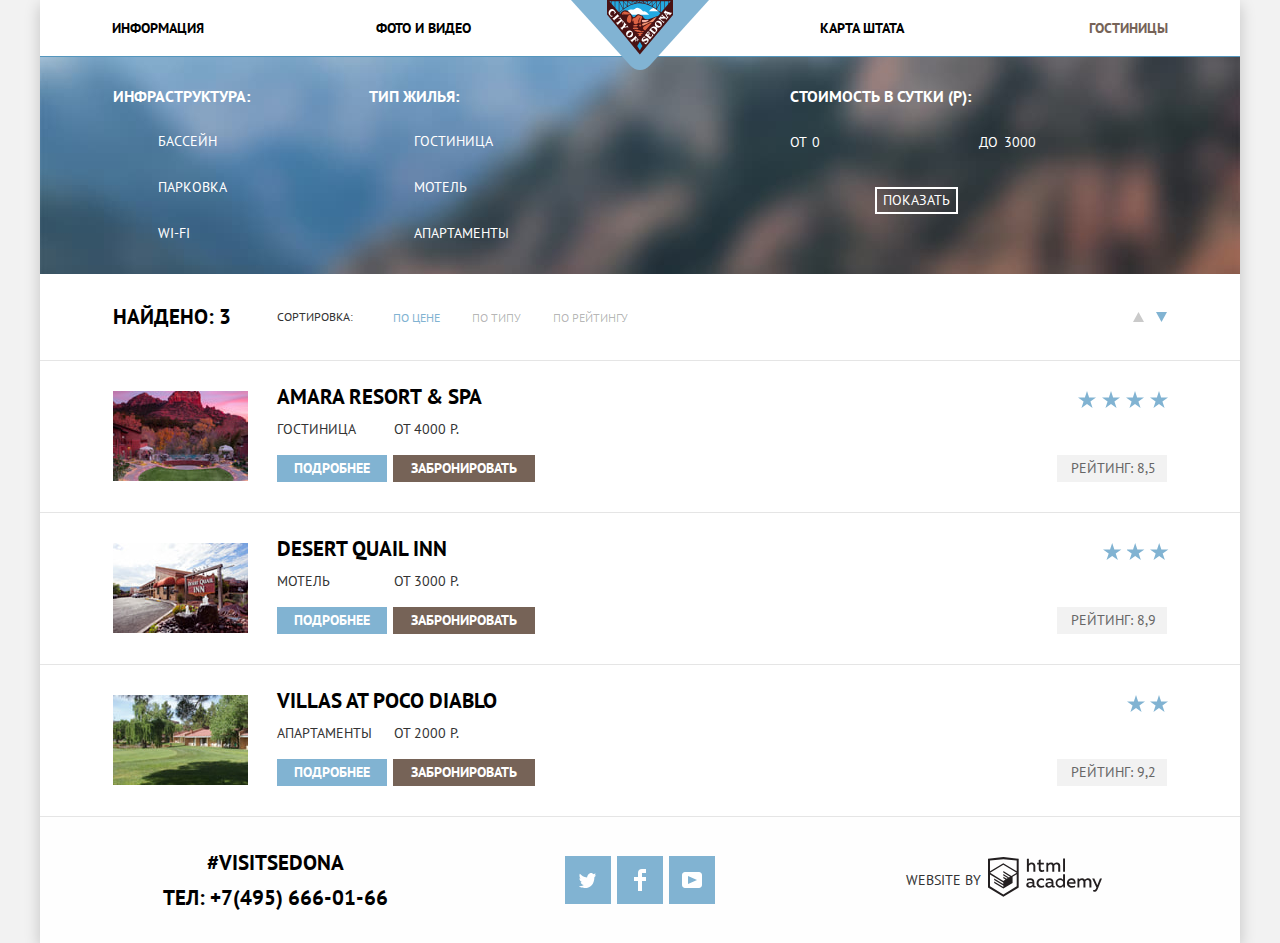
==== commit cabd0682: "Внесла правки к оформлению декоративных элементов" ====
--- a/hotels.html
+++ b/hotels.html
@@ -10,22 +10,20 @@
     <div class="container">
       <header class="header">
         <nav class="navigation">
-          <div class="site-logo">
-            <a href="index.html">
-              <img src="img/logo-sedona.svg" width="138" height="70" alt="Логотип сайта городка Седона">
-            </a>
-          </div>
+          <a class="site-logo" href="index.html">
+            <img src="img/logo-sedona.svg" width="138" height="70" alt="Логотип сайта городка Седона">
+          </a>
           <ul class="navigation-list">
-            <li class="nav-item">
+            <li class="nav-item nav-item-left">
               <a href="">Информация</a>
             </li>
-            <li class="nav-item nav-photo-item">
+            <li class="nav-item nav-item-left nav-item-photo">
               <a href="">Фото и видео</a>
             </li>
-            <li class="nav-item nav-map-item">
+            <li class="nav-item nav-item-right">
               <a href="">Карта штата</a>
             </li>
-            <li class="nav-item">
+            <li class="nav-item nav-item-right">
               <a>Гостиницы</a>
             </li>
           </ul>
--- a/css/style.css
+++ b/css/style.css
@@ -106,27 +106,42 @@
 }
 
 .site-logo {
-  text-align: center;
-  width: 1200px;
-  position: relative;
+  position: absolute;
+  left: 50%;
+  transform: translateX(-50%);
 }
 
 .site-logo img {
   width: 138px;
   height: 70px;
-  position: absolute;
-  left: 531px;
 }
 
 /* Navigation */
+
+.navigation {
+  position: relative;
+}
 
 .navigation-list {
   list-style: none;
-  padding: 0;
-  margin: 0;
+  margin: 0;
+  padding: 0 72px;
   display: flex;
   justify-content: space-between;
   flex-wrap: wrap;
+}
+
+.nav-item {
+  width: 25%;
+  padding: 15px 0;
+}
+
+.nav-item-left {
+  text-align: left;
+}
+
+.nav-item-right {
+  text-align: right;
 }
 
 .navigation-list a {
@@ -147,20 +162,6 @@
 .navigation-list a[href]:active {
   color: var(--black);
   opacity: 0.3;
-}
-
-.nav-item {
-  padding: 15px 72px;
-}
-
-.nav-photo-item {
-  margin-right: 272px;
-  padding-left: 62px;
-}
-/* Не сделала margin-right: auto, т.к. в этом случае при добавлении новых пунктов меню какой-нибудь из них мог оказаться под логотипом, что не удобно */
-
-.nav-map-item {
-  padding-right: 75px;
 }
 
 /* Intro to Sedona with background on main*/
@@ -360,12 +361,12 @@
   background-color: var(--white);
   box-shadow: 0px 7px 15px var(--form-transparent-black);
   width: 568px;
-  margin: 0 auto;
   padding: 55px;
   box-sizing: border-box;
   position: absolute;
   top: 100%;
-  left: 316px;
+  left: 50%;
+  transform: translateX(-50%);
 }
 
 .booking-form {
@@ -435,8 +436,7 @@
 
 .booking-form-section input:focus {
   background-color: var(--white);
-  border: 2px solid var(--grey-beige);
-  outline: none;
+  outline: 2px solid var(--grey-beige);
 }
 
 input[name="adults-number"], input[name="children-number"] {
@@ -460,8 +460,9 @@
 }
 
 .calendar-icon {
-  right: 3px;
-  bottom: 4px;
+  right: 0px;
+  height: 100%;
+  width: 40px;
 }
 
 .calendar-icon svg {
@@ -480,16 +481,17 @@
   font-weight: bold;
   font-size: 22px;
   color: var(--dark-grey);
+  height: 100%;
 }
 
 .count-less-icon {
-  left: 5px;
-  bottom: 6px;
+  left: 0px;
+  width: 40px;
 }
 
 .count-more-icon {
-  right: 7px;
-  bottom: 5px;
+  right: 0px;
+  width: 35px;
 }
 
 .count-icon:hover, .count-icon:focus {
@@ -535,10 +537,13 @@
   text-align: center;
   display: grid;
   grid-template-columns: 1fr 1fr 1fr;
+  align-items: center;
+  justify-items: center;
   min-height: 126px;
   margin-top: -126px;
   position: relative;
   z-index: 1;
+  padding: 0 53px;
 }
 
 .footer-hotels {
@@ -552,10 +557,10 @@
   font-size: 21px;
   line-height: 26px;
   color: var(--black);
-  align-self: start;
-  padding-top: 22px;
-  justify-self: start;
-  padding-left: 126px;
+  display: flex;
+  flex-direction: column;
+  align-items: center;
+  justify-content: center;
 }
 
 .contacts p {
@@ -583,8 +588,9 @@
 /* Footer - Social networks */
 
 .social {
-  padding-top: 36px;
-  padding-left: 125px;
+  display: flex;
+  align-items: center;
+  justify-content: center;
 }
 
 .social-list {
@@ -602,7 +608,7 @@
   justify-content: center;
   width: 46px;
   height: 48px;
-  margin-right: 6px;
+  margin: 0 3px;
 }
 
 .social-icon:hover, .social-icon:focus {
@@ -622,10 +628,9 @@
 .developer {
   line-height: 26px;
   margin: 0;
-  justify-self: start;
-  padding-left: 65px;
   display: flex;
   align-items: center;
+  justify-content: center;
 }
 
 .developer-text {
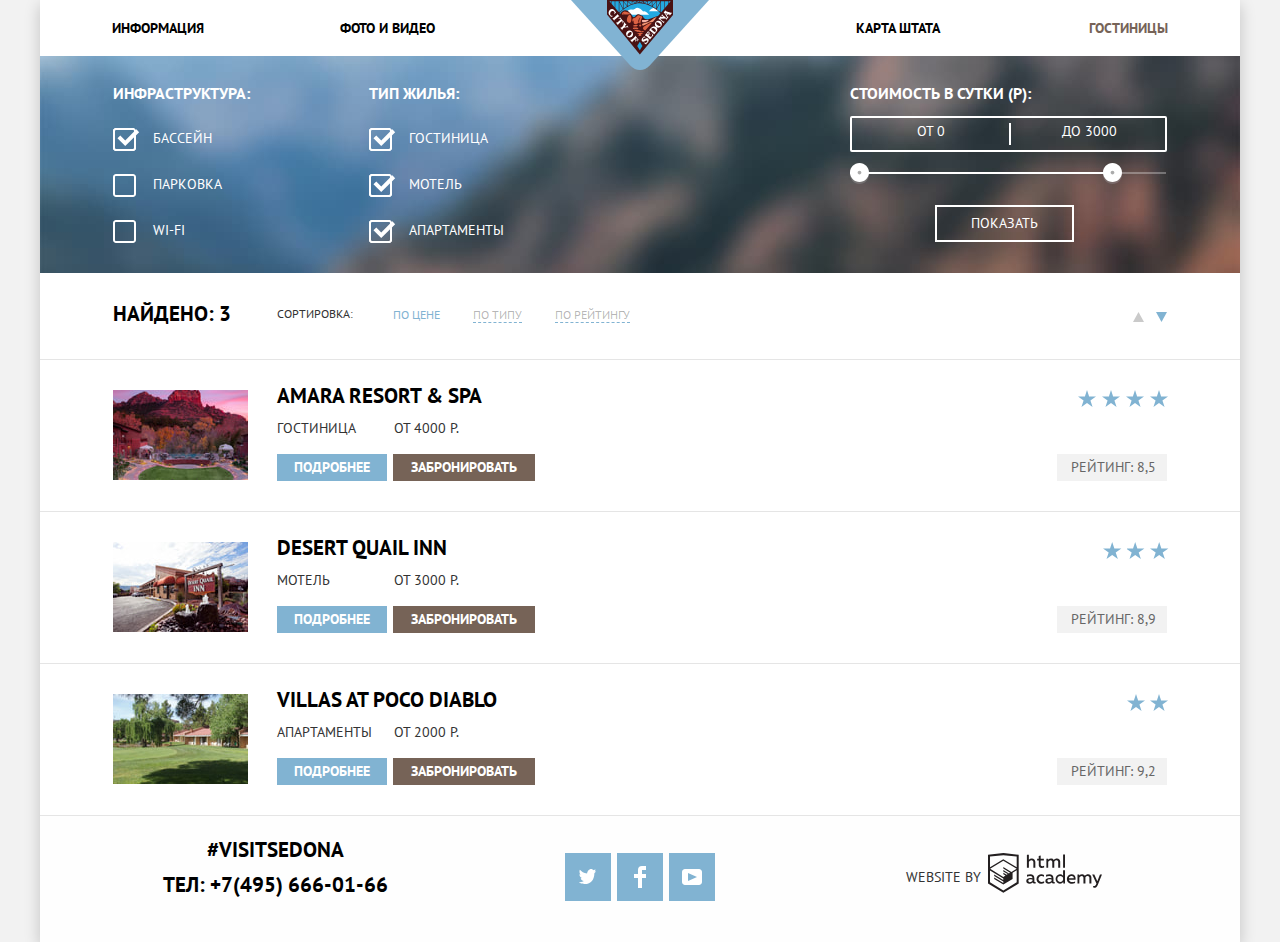
==== commit 393c9315: "Завершила оформление декоративных элементов" ====
--- a/hotels.html
+++ b/hotels.html
@@ -38,15 +38,15 @@
               <legend>Инфраструктура:</legend>
               <ul class="filter-list">
                 <li>
-                  <input class="visually-hidden" type="checkbox" name="pool" id="pool-field" checked>
+                  <input class="visually-hidden filter-checkbox" type="checkbox" name="pool" id="pool-field" checked>
                   <label for="pool-field">Бассейн</label>
                 </li>
                 <li>
-                  <input class="visually-hidden" type="checkbox" name="parking" id="parking-field">
+                  <input class="visually-hidden filter-checkbox" type="checkbox" name="parking" id="parking-field">
                   <label for="parking-field">Парковка</label>
                 </li>
                 <li>
-                  <input class="visually-hidden" type="checkbox" name="wifi" id="wifi-field">
+                  <input class="visually-hidden filter-checkbox" type="checkbox" name="wifi" id="wifi-field">
                   <label for="wifi-field">Wi-Fi</label>
                 </li>
               </ul>
@@ -55,15 +55,15 @@
               <legend>Тип жилья:</legend>
               <ul class="filter-list">
                 <li>
-                  <input class="visually-hidden" type="checkbox" name="hotel" id="hotel-field" checked>
+                  <input class="visually-hidden filter-checkbox" type="checkbox" name="hotel" id="hotel-field" checked>
                   <label for="hotel-field">Гостиница</label>
                 </li>
                 <li>
-                  <input class="visually-hidden" type="checkbox" name="motel" id="motel-field" checked>
+                  <input class="visually-hidden filter-checkbox" type="checkbox" name="motel" id="motel-field" checked>
                   <label for="motel-field">Мотель</label>
                 </li>
                 <li>
-                  <input class="visually-hidden" type="checkbox" name="apartments" id="apartments-field" checked>
+                  <input class="visually-hidden filter-checkbox" type="checkbox" name="apartments" id="apartments-field" checked>
                   <label for="apartments-field">Апартаменты</label>
                 </li>
               </ul>
@@ -71,17 +71,24 @@
             <div class="price-fieldset">
               <fieldset>
                 <legend>Стоимость в сутки (Р):</legend>
-                <div>
-                  <label for="min-price-field">От</label>
-                  <input class="price-input" type="text" name="min-price" id="min-price-field" value="0" pattern="^[ 0-9]+$">
-                  <label for="max-price-field">До</label>
-                  <input class="price-input" type="text" name="max-price" id="max-price-field" value="3000" pattern="^[ 0-9]+$">
-                </div>
-                <div>
-                  <div tabindex="0">
+                <div class="price-filter">
+                  <div class="price-field min-price">
+                    <label for="min-price-field">От</label>
+                    <input class="price-input" type="text" name="min-price" id="min-price-field" value="0" pattern="^[ 0-9]+$">
+                  </div>
+                  <div class="price-field max-price">
+                    <label for="max-price-field">До</label>
+                    <input class="price-input" type="text" name="max-price" id="max-price-field" value="3000" pattern="^[ 0-9]+$">
+                  </div>
+                </div>
+                <div class="price-range">
+                  <div class="price-scale">
+                    <div class="price-bar"></div>
+                  </div>
+                  <div class="price-toggle price-toggle-min" tabindex="0">
                     <span class="visually-hidden">Минимальная стоимость</span>
                   </div>
-                  <div tabindex="0">
+                  <div class="price-toggle price-toggle-max" tabindex="0">
                     <span class="visually-hidden">Максимальная стоимость</span>
                   </div>
                 </div>
--- a/css/style.css
+++ b/css/style.css
@@ -97,7 +97,6 @@
   margin: 0 auto;
   box-shadow: 0px 5px 15px var(--site-transparent-black);
 }
-/* Перенесла box-shadow на контейнеры, т.к. при задавании для отдельной секции тень появлялась вокруг всей этой секции, а мне это не надо :) */
 
 /* Header */
 
@@ -132,7 +131,7 @@
 }
 
 .nav-item {
-  width: 25%;
+  width: 228px;
   padding: 15px 0;
 }
 
@@ -142,6 +141,14 @@
 
 .nav-item-right {
   text-align: right;
+}
+
+.nav-item-photo {
+  margin-right: auto;
+}
+
+.nav-item-map {
+  margin-left: auto;
 }
 
 .navigation-list a {
@@ -220,7 +227,7 @@
 
 .reasons-list h3 {
   margin: 0;
-  margin-bottom: 25px;
+  margin-bottom: 27px;
   font-size: 21px;
 }
 
@@ -247,8 +254,12 @@
   padding: 50px;
 }
 
+.first-reason-description {
+  padding-top: 47px;
+}
 .second-reason-description {
   order: 1;
+  padding-right: 49px;
 }
 
 .top-reason-description img {
@@ -258,7 +269,8 @@
 
 .other-reason {
   background-color: var(--dark-white);
-  padding: 40px 80px;
+  padding: 47px 71px;
+  padding-bottom: 54px;
   width: 400px;
   box-sizing: border-box;
 }
@@ -290,6 +302,7 @@
   box-sizing: border-box;
   padding: 60px;
   padding-top: 160px;
+  padding-bottom: 82px;
 }
 
 .reason-house {
@@ -298,10 +311,13 @@
 
 .reason-food {
   background-image: url("../img/icon-food.svg");
+  padding-right: 50px;
+  padding-left: 50px;
 }
 
 .reason-souvenirs {
   background-image: url("../img/icon-souvenirs.svg");
+  background-position: center 55px;
 }
 
 /* Booking section */
@@ -544,7 +560,10 @@
   position: relative;
   z-index: 1;
   padding: 0 53px;
-}
+  padding-bottom: 5px;
+  box-sizing: border-box;
+}
+/* Сделала небольшой padding-bottom, т.к. все блоки футера немного не попадали в макет */
 
 .footer-hotels {
   margin-top: 0;
@@ -561,6 +580,7 @@
   flex-direction: column;
   align-items: center;
   justify-content: center;
+  padding-bottom: 18px;
 }
 
 .contacts p {
@@ -660,11 +680,12 @@
   background-repeat: no-repeat;
   background-position: center;
   color: var(--white);
+  min-height: 217px;
 }
 
 .hotels-filter-form {
   display: flex;
-  padding: 30px 73px;
+  padding: 27px 73px;
 }
 
 .hotels-filter-form fieldset {
@@ -673,6 +694,12 @@
   padding: 0;
 }
 
+.hotels-filter-form label {
+  position: relative;
+  cursor: pointer;
+  user-select: none;
+}
+
 .hotels-filter-form .filter-fieldset {
   margin-right: 119px;
 }
@@ -680,8 +707,6 @@
 .hotels-filter-form .price-fieldset {
   margin-left: auto;
 }
-
-
 
 .hotels-filter legend {
   font-weight: bold;
@@ -689,6 +714,10 @@
   margin-bottom: 24px;
 }
 
+.price-fieldset legend {
+  margin-bottom: 12px;
+}
+
 .filter-list {
   list-style: none;
   margin: 0;
@@ -697,12 +726,68 @@
 
 .filter-list li {
   margin-bottom: 25px;
-  padding-left: 45px;
-}
-/* Padding поставила для того, чтобы потом иконку чекбокса вставить */
+  padding-left: 40px;
+}
 
 .filter-list li:last-of-type {
   margin-bottom: 0;
+}
+
+.filter-checkbox + label::before {
+  content: "";
+  position: absolute;
+  left: -40px;
+  width: 23px;
+  height: 23px;
+  background-image: url("../img/checkbox-off.svg");
+  background-repeat: no-repeat;
+  background-position: 0 0;
+}
+
+.filter-checkbox:disabled + label::before {
+  background-image: url("../img/checkbox-off-disabled.svg");
+}
+
+.filter-checkbox:checked + label::after {
+  content: "";
+  position: absolute;
+  left: -40px;
+  width: 27px;
+  height: 23px;
+  background-image: url("../img/checkbox-on.svg");
+  background-repeat: no-repeat;
+  background-position: 0 0;
+}
+
+.filter-checkbox:checked:disabled + label::after {
+  background-image: url("../img/checkbox-on-disabled.svg");
+}
+
+.price-filter {
+  border: 2px solid var(--white);
+  border-radius: 2px;
+  height: 36px;
+  min-width: 317px;
+  box-sizing: border-box;
+  padding-left: 65px;
+  padding-right: 30px;
+  display: flex;
+  align-items: center;
+  justify-content: space-between;
+  position: relative;
+}
+
+.price-filter::before {
+  content: "";
+  position: absolute;
+  width: 2px;
+  height: 22px;
+  background-color: var(--white);
+  left: 50%;
+}
+
+.price-field {
+  padding-bottom: 5px;
 }
 
 .price-input {
@@ -710,6 +795,45 @@
   color: var(--white);
   background-color: transparent;
   border: none;
+  width: 50px;
+  padding: 0;
+}
+
+.price-range {
+  margin-top: 20px;
+  position: relative;
+}
+
+.price-scale {
+  height: 2px;
+  width: 316px;
+  background-color: var(--super-transparent-white);
+}
+
+.price-bar {
+  height: 2px;
+  width: 255px;
+  background-color: var(--white);
+}
+
+.price-toggle {
+  position: absolute;
+  top: -9px;
+  left: 0px;
+  width: 19px;
+  height: 21px;
+  background-image: url(../img/filter-price.svg);
+  cursor: pointer;
+}
+
+.price-toggle:hover, .price-toggle:focus {
+  width: 23px;
+  height: 24px;
+  background-size: 23px 24px;
+}
+
+.price-toggle-max {
+  left: 253px;
 }
 
 .filter-button {
@@ -720,8 +844,9 @@
   border: 2px solid var(--white);
   cursor: pointer;
   text-align: center;
-  margin-top: 33px;
+  margin-top: 31px;
   margin-left: 85px;
+  padding: 6px 34px;
 }
 
 .filter-button:hover, .filter-button:focus {
@@ -740,7 +865,8 @@
   background-color: var(--white);
   display: flex;
   align-items: center;
-  padding: 30px 73px;
+  padding: 27px 73px;
+  padding-bottom: 31px;
 }
 
 .hotels-number {
@@ -771,6 +897,7 @@
 
 .sorting-direction-list {
   margin-left: auto;
+  margin-top: 7px;
 }
 
 /* Sorting buttons */
@@ -778,22 +905,24 @@
 .sorting-item:not([href]) {
   color: var(--light-blue);
   cursor: default;
+  border: none;
 }
 
 .sorting-item {
   cursor: pointer;
   color: var(--sorting-transparent-black);
-  margin-right: 32px;
-}
-/* Нижнюю рамку сделаю позже */
+  margin-right: 33px;
+  border-bottom: 1px dashed var(--light-blue);
+}
 
 .sorting-item[href]:hover, .sorting-item[href]:focus {
   color: var(--light-blue);
-}
-/* Нижнюю рамку сделаю позже */
+  border-bottom: 1px dashed var(--light-blue);
+}
 
 .sorting-item[href]:active {
   color: var(--black);
+  border: none;
 }
 
 .sorting-direction-item:not([href]) svg {
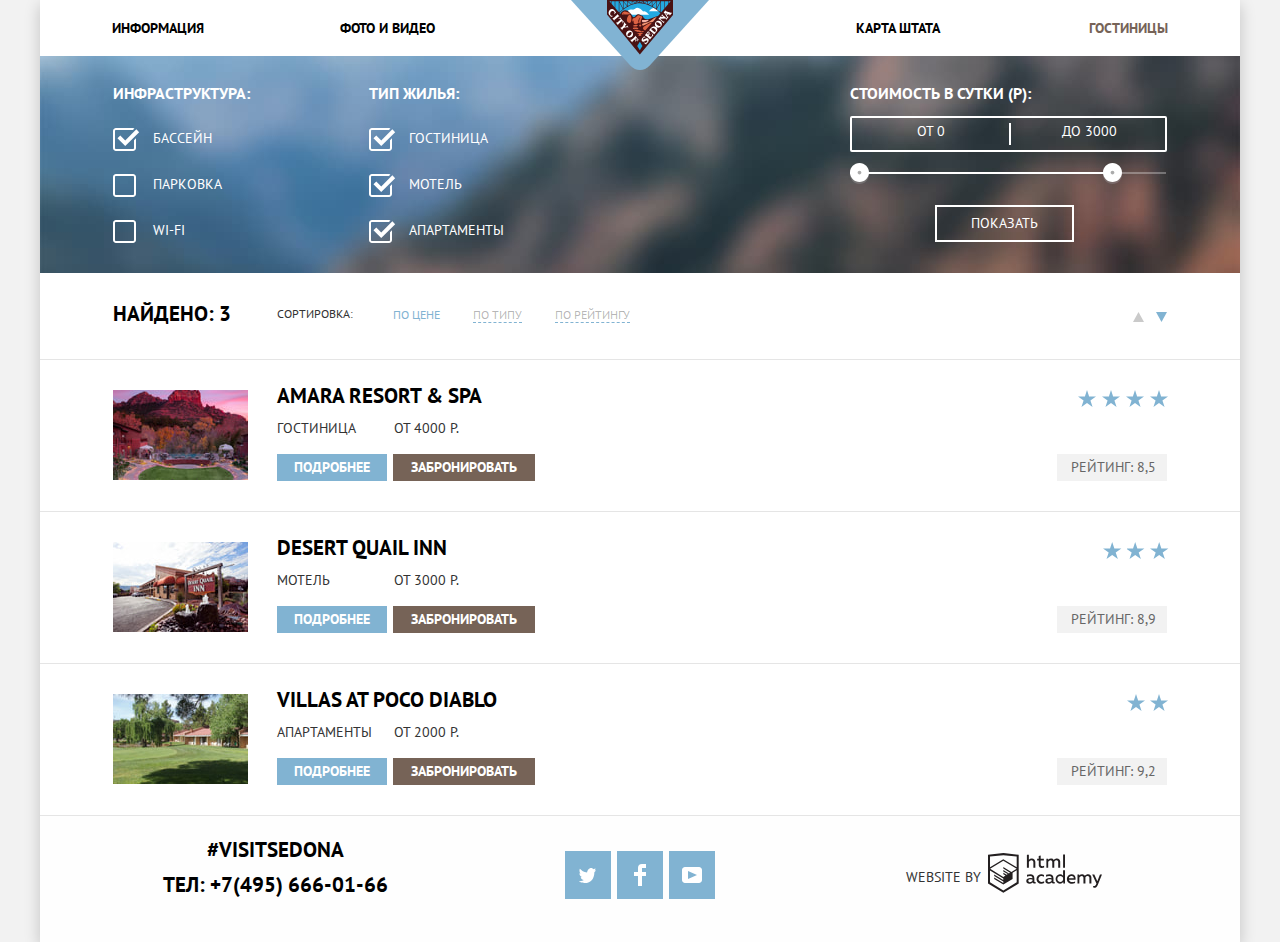
==== commit 9024fcd2: "Завершила верстку и стилизацию" ====
--- a/hotels.html
+++ b/hotels.html
@@ -17,7 +17,7 @@
             <li class="nav-item nav-item-left">
               <a href="">Информация</a>
             </li>
-            <li class="nav-item nav-item-left nav-item-photo">
+            <li class="nav-item nav-item-left">
               <a href="">Фото и видео</a>
             </li>
             <li class="nav-item nav-item-right">
--- a/css/style.css
+++ b/css/style.css
@@ -2,16 +2,18 @@
 
 @font-face {
   font-family: "PT Sans";
-  src: url("../fonts/ptsans_new.woff2") format("woff2"), /* Обновила шрифты, потому что знак № в преимуществах Седоны со старыми шрифтами неверно показывался */
-       url("../fonts/ptsans_new.woff") format("woff");
+  src:
+    url("../fonts/ptsans_new.woff2") format("woff2"),
+    url("../fonts/ptsans_new.woff") format("woff");
   font-weight: normal;
   font-style: normal;
 }
 
 @font-face {
   font-family: "PT Sans";
-  src: url("../fonts/ptsansbold_new.woff2") format("woff2"), /* Обновила шрифты, потому что знак № в преимуществах Седоны со старыми шрифтами неверно показывался */
-       url("../fonts/ptsansbold_new.woff") format("woff");
+  src:
+    url("../fonts/ptsansbold_new.woff2") format("woff2"),
+    url("../fonts/ptsansbold_new.woff") format("woff");
   font-weight: bold;
   font-style: normal;
 }
@@ -88,6 +90,7 @@
 .page-body {
   min-height: 100%;
   display: grid;
+  grid-template-rows: -webkit-min-content 1fr -webkit-min-content;
   grid-template-rows: min-content 1fr min-content;
   align-content: start;
 }
@@ -143,13 +146,15 @@
   text-align: right;
 }
 
-.nav-item-photo {
+.nav-item:nth-of-type(2) {
   margin-right: auto;
 }
-
-.nav-item-map {
+/* При переполнении ничего не будет под лого */
+
+.nav-item:nth-of-type(3) {
   margin-left: auto;
 }
+/* При переполнении ничего не будет под лого */
 
 .navigation-list a {
   color: var(--black);
@@ -175,7 +180,7 @@
 
 .site-intro {
   background-color: var(--dark-blue);
-  background-image: 
+  background-image:
     url("../img/mask.svg"),
     url("../img/background.jpg");
   background-repeat: no-repeat;
@@ -226,9 +231,14 @@
 }
 
 .reasons-list h3 {
-  margin: 0;
+  margin: 0 auto;
   margin-bottom: 27px;
   font-size: 21px;
+  width: 122px;
+}
+
+.reasons-list .second-reason-heading {
+  width: 160px;
 }
 
 .reasons-list p {
@@ -246,17 +256,28 @@
 
 .top-reason {
   display: flex;
-}
+  background-color: var(--light-blue);
+}
+
+.top-reason img {
+  align-self: center;
+  width: 800px;
+  height: 256px;
+}
+/* Чтобы при переполнении контента картинка не растягивалась, и за ней был красивый голубой цвет :) */
 
 .top-reason-description {
   color: var(--white);
-  background-color: var(--light-blue);
-  padding: 50px;
-}
+  padding: 49px 47px;
+  width: 400px;
+  box-sizing: border-box;
+}
+/* Width и box-sizing сделала, чтобы одинаково смотрелось в разных браузерах */
 
 .first-reason-description {
   padding-top: 47px;
 }
+
 .second-reason-description {
   order: 1;
   padding-right: 49px;
@@ -269,10 +290,17 @@
 
 .other-reason {
   background-color: var(--dark-white);
-  padding: 47px 71px;
+  padding-right: 71px;
+  padding-left: 71px;
+  padding-top: 45px;
   padding-bottom: 54px;
   width: 400px;
   box-sizing: border-box;
+}
+
+.fourth-reason {
+  padding-right: 70px;
+  padding-left: 70px;
 }
 
 .other-reason h3 {
@@ -548,6 +576,7 @@
 }
 
 /* Footer */
+
 .footer {
   background-color: var(--transparent-white);
   text-align: center;
@@ -563,7 +592,6 @@
   padding-bottom: 5px;
   box-sizing: border-box;
 }
-/* Сделала небольшой padding-bottom, т.к. все блоки футера немного не попадали в макет */
 
 .footer-hotels {
   margin-top: 0;
@@ -629,7 +657,9 @@
   width: 46px;
   height: 48px;
   margin: 0 3px;
-}
+  margin-bottom: 3px;
+}
+/* margin-bottom, чтобы при появлении второго ряда иконок соц-сетей, они не прилипали друг к другуы */
 
 .social-icon:hover, .social-icon:focus {
   background-color: var(--blue);
@@ -668,7 +698,6 @@
 .html-logo:active svg {
   fill: var(--dark-beige);
 }
-
 
 /* Hotels page */
 
@@ -678,15 +707,18 @@
   background-color: var(--dark-blue);
   background-image: url(../img/filter-background.jpg);
   background-repeat: no-repeat;
-  background-position: center;
+  background-position: center top;
   color: var(--white);
   min-height: 217px;
 }
+/* При переполнении картинка будет сверху, а ниже будет идти однотонный синий фон - так симпатичнее */
 
 .hotels-filter-form {
   display: flex;
+  flex-wrap: wrap;
   padding: 27px 73px;
 }
+/* При переполнении новые fieldset будут переходить на след. ряд. */
 
 .hotels-filter-form fieldset {
   border: none;
@@ -697,7 +729,9 @@
 .hotels-filter-form label {
   position: relative;
   cursor: pointer;
-  user-select: none;
+  -webkit-user-select: none;
+     -moz-user-select: none;
+          user-select: none;
 }
 
 .hotels-filter-form .filter-fieldset {
@@ -733,30 +767,27 @@
   margin-bottom: 0;
 }
 
-.filter-checkbox + label::before {
-  content: "";
-  position: absolute;
-  left: -40px;
-  width: 23px;
-  height: 23px;
-  background-image: url("../img/checkbox-off.svg");
-  background-repeat: no-repeat;
-  background-position: 0 0;
-}
-
-.filter-checkbox:disabled + label::before {
-  background-image: url("../img/checkbox-off-disabled.svg");
-}
-
-.filter-checkbox:checked + label::after {
+.filter-checkbox + label::before, .filter-checkbox:checked + label::after {
   content: "";
   position: absolute;
   left: -40px;
   width: 27px;
   height: 23px;
-  background-image: url("../img/checkbox-on.svg");
   background-repeat: no-repeat;
   background-position: 0 0;
+}
+
+.filter-checkbox:not(:checked) + label::before {
+  background-image: url("../img/checkbox-off.svg");
+}
+/* Иначе при checked нет прозрачной обводки у галочки */
+
+.filter-checkbox:checked + label::after {
+  background-image: url("../img/checkbox-on.svg");
+}
+
+.filter-checkbox:disabled:not(:checked) + label::before {
+  background-image: url("../img/checkbox-off-disabled.svg");
 }
 
 .filter-checkbox:checked:disabled + label::after {
@@ -823,6 +854,7 @@
   width: 19px;
   height: 21px;
   background-image: url(../img/filter-price.svg);
+  background-repeat: no-repeat;
   cursor: pointer;
 }
 
@@ -893,7 +925,9 @@
   margin: 0;
   padding: 0;
   display: flex;
-}
+  flex-wrap: wrap;
+}
+/* при переполнении будет несколько рядов сортировок */
 
 .sorting-direction-list {
   margin-left: auto;
@@ -1013,7 +1047,6 @@
   min-width: 110px;
   padding-right: 7px;
 }
-/* Padding сделала, чтобы при увеличении контента hotel-type не сливался с ценой */
 
 .hotel-rating-field {
   display: flex;
